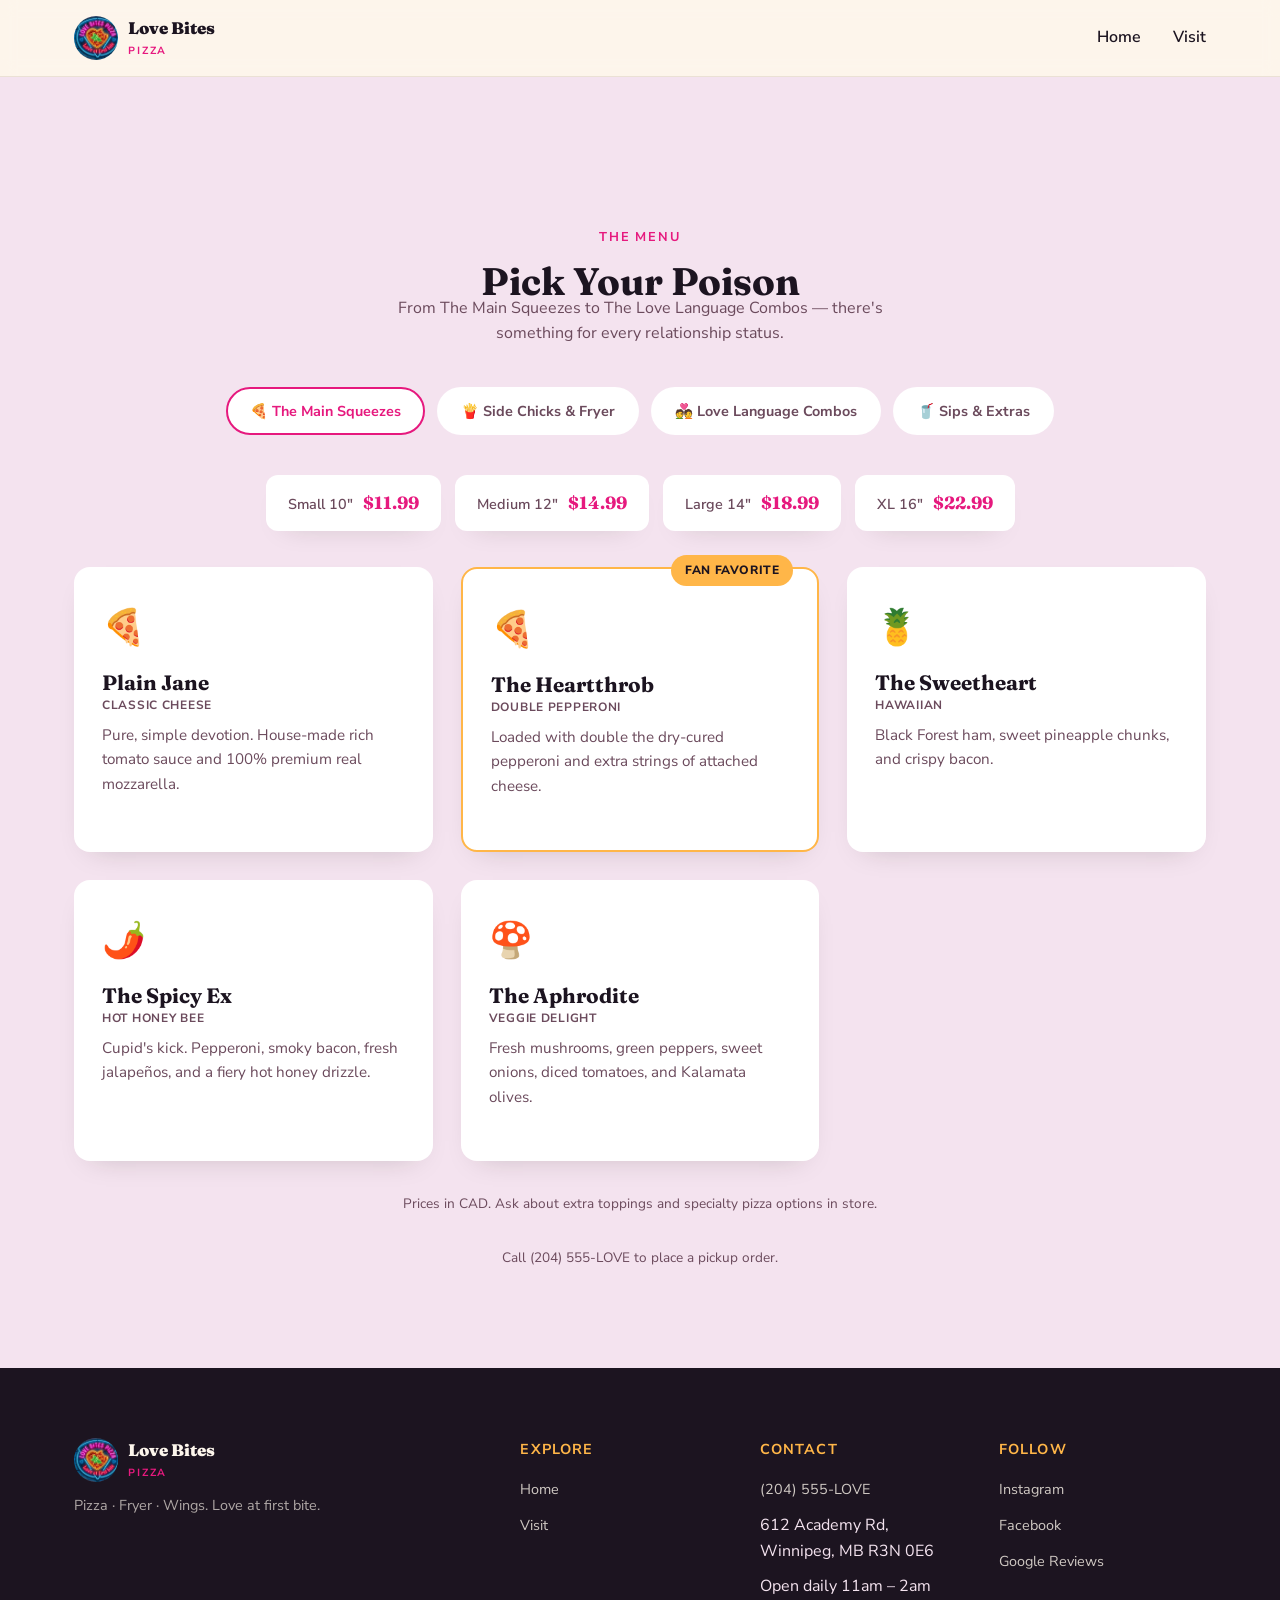
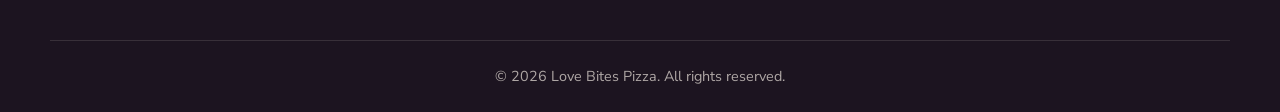
==== menu.html @ 642d3be5 "Simplify homepage; move menu to its own page Drop the gallery placeholder and the online-ordering fo" ====
<!DOCTYPE html>
<html lang="en">
<head>
<meta charset="UTF-8">
<meta name="viewport" content="width=device-width, initial-scale=1.0">
<title>Menu | Love Bites Pizza</title>
<meta name="description" content="Full menu for Love Bites Pizza — pizzas, fryer favorites, wings, combos, and drinks. Winnipeg, MB.">
<link rel="preconnect" href="https://fonts.googleapis.com">
<link rel="preconnect" href="https://fonts.gstatic.com" crossorigin>
<link href="https://fonts.googleapis.com/css2?family=Fraunces:wght@600;700;900&family=Nunito+Sans:wght@400;600;700&display=swap" rel="stylesheet">
<link rel="stylesheet" href="css/style.css">
</head>
<body>

<header class="site-header">
  <nav class="nav container">
    <a href="index.html" class="logo">
      <img src="assets/logo.jpg" alt="Love Bites Pizza logo" class="logo-mark">
      <span class="logo-text">Love Bites<br><small>PIZZA</small></span>
    </a>
    <button class="nav-toggle" id="navToggle" aria-label="Toggle menu" aria-expanded="false">
      <span></span><span></span><span></span>
    </button>
    <ul class="nav-links" id="navLinks">
      <li><a href="index.html">Home</a></li>
      <li><a href="index.html#visit">Visit</a></li>
    </ul>
  </nav>
</header>

<main>

  <section class="menu menu-page" id="menu">
    <div class="container">
      <p class="eyebrow center">The Menu</p>
      <h2 class="center">Pick Your Poison</h2>
      <p class="section-sub center">From The Main Squeezes to The Love Language Combos — there's something for every relationship status.</p>

      <div class="menu-tabs" role="tablist">
        <button class="tab-btn active" data-target="pizzas" role="tab" aria-selected="true">🍕 The Main Squeezes</button>
        <button class="tab-btn" data-target="fryer" role="tab" aria-selected="false">🍟 Side Chicks &amp; Fryer</button>
        <button class="tab-btn" data-target="combos" role="tab" aria-selected="false">💑 Love Language Combos</button>
        <button class="tab-btn" data-target="sips" role="tab" aria-selected="false">🥤 Sips &amp; Extras</button>
      </div>

      <!-- PIZZAS -->
      <div class="menu-panel active" id="pizzas">
        <div class="size-table">
          <div class="size-row"><span>Small 10&Prime;</span><strong>$11.99</strong></div>
          <div class="size-row"><span>Medium 12&Prime;</span><strong>$14.99</strong></div>
          <div class="size-row"><span>Large 14&Prime;</span><strong>$18.99</strong></div>
          <div class="size-row"><span>XL 16&Prime;</span><strong>$22.99</strong></div>
        </div>
        <div class="menu-grid">
          <article class="menu-card">
            <div class="menu-card-icon" aria-hidden="true">🍕</div>
            <h3>Plain Jane <small>Classic Cheese</small></h3>
            <p>Pure, simple devotion. House-made rich tomato sauce and 100% premium real mozzarella.</p>
          </article>
          <article class="menu-card featured">
            <span class="badge">Fan Favorite</span>
            <div class="menu-card-icon" aria-hidden="true">🍕</div>
            <h3>The Heartthrob <small>Double Pepperoni</small></h3>
            <p>Loaded with double the dry-cured pepperoni and extra strings of attached cheese.</p>
          </article>
          <article class="menu-card">
            <div class="menu-card-icon" aria-hidden="true">🍍</div>
            <h3>The Sweetheart <small>Hawaiian</small></h3>
            <p>Black Forest ham, sweet pineapple chunks, and crispy bacon.</p>
          </article>
          <article class="menu-card">
            <div class="menu-card-icon" aria-hidden="true">🌶️</div>
            <h3>The Spicy Ex <small>Hot Honey Bee</small></h3>
            <p>Cupid's kick. Pepperoni, smoky bacon, fresh jalape&ntilde;os, and a fiery hot honey drizzle.</p>
          </article>
          <article class="menu-card">
            <div class="menu-card-icon" aria-hidden="true">🍄</div>
            <h3>The Aphrodite <small>Veggie Delight</small></h3>
            <p>Fresh mushrooms, green peppers, sweet onions, diced tomatoes, and Kalamata olives.</p>
          </article>
        </div>
      </div>

      <!-- FRYER & WINGS -->
      <div class="menu-panel" id="fryer">
        <div class="menu-grid">
          <article class="menu-card">
            <div class="menu-card-icon" aria-hidden="true">🍗</div>
            <h3>"Heartbreaker" Wings <small>10 pcs</small></h3>
            <p>Plump, juicy wings tossed in your choice of sauce: Sweet Chili (Flirty), BBQ (Smoky Romance), Buffalo (Hot &amp; Heavy), Honey Garlic (Sweet Talk), or Salt &amp; Pepper.</p>
            <span class="price">$12.95</span>
          </article>
          <article class="menu-card">
            <div class="menu-card-icon" aria-hidden="true">🧀</div>
            <h3>"Jealousy" Loaded Nachos</h3>
            <p>Crisp tortilla chips piled high with melted cheese, diced tomatoes, jalape&ntilde;os, and green onions. Served with sour cream and zesty salsa.</p>
            <span class="price">$13.99</span>
          </article>
          <article class="menu-card">
            <div class="menu-card-icon" aria-hidden="true">🍟</div>
            <h3>"Finger Lickin'" Chicken Fingers &amp; Fries</h3>
            <p>Four pieces of golden-brown premium chicken strips. Served with plum sauce and fresh fries.</p>
            <span class="price">$13.49</span>
          </article>
          <article class="menu-card">
            <div class="menu-card-icon" aria-hidden="true">🥔</div>
            <h3>"Messy Love" Classic Poutine</h3>
            <p>Thick-cut, golden french fries smothered under squeaky real cheese curds and hot gravy.</p>
            <span class="price">$8.95</span>
          </article>
          <article class="menu-card">
            <div class="menu-card-icon" aria-hidden="true">🥖</div>
            <h3>Cheesy Breadstick Bouquet</h3>
            <p>Pull-apart garlic breadsticks dripping in melted mozzarella. Served with a side of warm marinara.</p>
            <span class="price">$7.50</span>
          </article>
          <article class="menu-card">
            <div class="menu-card-icon" aria-hidden="true">🥔</div>
            <h3>Cupid's Arrow Potato Wedges</h3>
            <p>Thick, seasoned, crispy potato wedges served with a side of creamy ranch dip.</p>
            <span class="price">$5.99</span>
          </article>
          <article class="menu-card">
            <div class="menu-card-icon" aria-hidden="true">🧅</div>
            <h3>Golden Onion Rings</h3>
            <p>Crispy, thick-cut, golden-battered onion rings.</p>
            <span class="price">$6.49</span>
          </article>
          <article class="menu-card">
            <div class="menu-card-icon" aria-hidden="true">🍟</div>
            <h3>Straight-Cut French Fries</h3>
            <p>Classic golden straight-cut french fries.</p>
            <span class="price">$4.99</span>
          </article>
        </div>
      </div>

      <!-- COMBOS -->
      <div class="menu-panel" id="combos">
        <div class="menu-grid combo-grid">
          <article class="menu-card">
            <h3>Combo 1: The First Date</h3>
            <p>1 Medium (12&Prime;) 2-topping pizza, 5 Heartbreaker wings, and 1 can of pop.</p>
            <span class="price">$18.99</span>
          </article>
          <article class="menu-card">
            <h3>Combo 2: Double Date</h3>
            <p>1 Large (14&Prime;) 3-topping pizza, 10 Heartbreaker wings, and a regular order of french fries.</p>
            <span class="price">$34.49</span>
          </article>
          <article class="menu-card">
            <h3>Combo 3: The Two of Us</h3>
            <p>Two Medium (12&Prime;) 2-topping pizzas and a 2L bottle of pop.</p>
            <span class="price">$29.99</span>
          </article>
          <article class="menu-card">
            <h3>Combo 4: The Poly-Pack</h3>
            <p>1 XL (16&Prime;) 3-topping pizza, 12 wings, 1 order of Garlic Breadsticks, and a 2L pop.</p>
            <span class="price">$42.99</span>
          </article>
          <article class="menu-card">
            <h3>Combo 5: The Toxic Relationship</h3>
            <p>"Jealousy" Loaded Nachos, 10 wings, and onion rings. Heavy on the heat!</p>
            <span class="price">$27.99</span>
          </article>
          <article class="menu-card">
            <h3>Combo 6: Third Wheel Deal</h3>
            <p>Three Medium (12&Prime;) 3-topping pizzas for the ultimate squad gathering.</p>
            <span class="price">$45.00</span>
          </article>
          <article class="menu-card">
            <h3>Combo 7: Comfort Food Companion</h3>
            <p>1 Medium (12&Prime;) 2-topping pizza and 1 "Messy Love" Poutine.</p>
            <span class="price">$24.99</span>
          </article>
          <article class="menu-card featured">
            <span class="badge">Biggest Bang</span>
            <h3>Combo 8: The Love Triangle</h3>
            <p>2 Large (14&Prime;) 2-topping pizzas, 20 wings, 1 order of "Jealousy" Loaded Nachos, and a 2L pop.</p>
            <span class="price">$64.99</span>
          </article>
          <article class="menu-card">
            <h3>Combo 9: The One-Night Stand</h3>
            <p>1 Small (10&Prime;) specialty pizza, Chicken Fingers (4 pcs) with fries, and 1 can of pop.</p>
            <span class="price">$21.99</span>
          </article>
          <article class="menu-card">
            <h3>Combo 10: The Honeymoon Phase</h3>
            <p>1 XL (16&Prime;) specialty pizza, 15 wings, and Cupid's Arrow Potato Wedges.</p>
            <span class="price">$52.99</span>
          </article>
        </div>
      </div>

      <!-- SIPS & EXTRAS -->
      <div class="menu-panel" id="sips">
        <div class="menu-grid">
          <article class="menu-card">
            <div class="menu-card-icon" aria-hidden="true">🥤</div>
            <h3>Can of Pop</h3>
            <p>Coke, Diet Coke, Sprite, Ginger Ale, Root Beer.</p>
            <span class="price">$1.75</span>
          </article>
          <article class="menu-card">
            <div class="menu-card-icon" aria-hidden="true">🍾</div>
            <h3>2L Bottle of Pop</h3>
            <p>Coke, Diet Coke, Sprite.</p>
            <span class="price">$4.25</span>
          </article>
          <article class="menu-card">
            <div class="menu-card-icon" aria-hidden="true">🫙</div>
            <h3>Extra Dipping Sauces</h3>
            <p>Garlic Aioli, Creamy Ranch, Creamy Dill, Sweet Hot Honey, Marinara.</p>
            <span class="price">$1.50</span>
          </article>
        </div>
      </div>

      <p class="menu-note">Prices in CAD. Ask about extra toppings and specialty pizza options in store.</p>
      <p class="menu-note"><a href="tel:+12045555683">Call (204) 555-LOVE</a> to place a pickup order.</p>
    </div>
  </section>

</main>

<footer class="site-footer">
  <div class="container footer-grid">
    <div>
      <a href="index.html" class="logo">
        <img src="assets/logo.jpg" alt="Love Bites Pizza logo" class="logo-mark">
        <span class="logo-text">Love Bites<br><small>PIZZA</small></span>
      </a>
      <p>Pizza &middot; Fryer &middot; Wings. Love at first bite.</p>
    </div>
    <div>
      <h4>Explore</h4>
      <ul>
        <li><a href="index.html">Home</a></li>
        <li><a href="index.html#visit">Visit</a></li>
      </ul>
    </div>
    <div>
      <h4>Contact</h4>
      <ul>
        <li><a href="tel:+12045555683">(204) 555-LOVE</a></li>
        <li>612 Academy Rd, Winnipeg, MB R3N 0E6</li>
        <li>Open daily 11am &ndash; 2am</li>
      </ul>
    </div>
    <div>
      <h4>Follow</h4>
      <ul class="social-links">
        <li><a href="#" aria-label="Instagram">Instagram</a></li>
        <li><a href="#" aria-label="Facebook">Facebook</a></li>
        <li><a href="https://share.google/c33As63cSi86P0ezQ" target="_blank" rel="noopener" aria-label="Google Reviews">Google Reviews</a></li>
      </ul>
    </div>
  </div>
  <p class="footer-bottom">&copy; <span id="year"></span> Love Bites Pizza. All rights reserved.</p>
</footer>

<script src="js/script.js"></script>
</body>
</html>
---- css/style.css ----
:root {
  --pink: #e6197e;
  --pink-dark: #a30f5c;
  --cyan: #22c7e6;
  --cream: #fdf6ec;
  --cream-dark: #f4e3ef;
  --charcoal: #1c1420;
  --brown: #6b4a5c;
  --gold: #ffb648;
  --font-display: 'Fraunces', serif;
  --font-body: 'Nunito Sans', sans-serif;
  --radius: 16px;
  --shadow: 0 20px 40px -20px rgba(28, 20, 32, 0.4);
}

* { box-sizing: border-box; margin: 0; padding: 0; }

html { scroll-behavior: smooth; }

body {
  font-family: var(--font-body);
  color: var(--charcoal);
  background: var(--cream);
  line-height: 1.6;
  overflow-x: hidden;
}

img { max-width: 100%; display: block; }

a { color: inherit; text-decoration: none; }

.container {
  width: 100%;
  max-width: 1180px;
  margin: 0 auto;
  padding: 0 24px;
}

.sr-only {
  position: absolute;
  width: 1px; height: 1px;
  overflow: hidden;
  clip: rect(0 0 0 0);
  white-space: nowrap;
}

h1, h2, h3 {
  font-family: var(--font-display);
  line-height: 1.15;
  color: var(--charcoal);
}

.eyebrow {
  font-weight: 700;
  text-transform: uppercase;
  letter-spacing: 0.14em;
  font-size: 0.8rem;
  color: var(--pink);
  margin-bottom: 12px;
}

.center { text-align: center; }
.section-sub.center { max-width: 560px; margin: -8px auto 40px; color: var(--brown); }

/* Buttons */
.btn {
  display: inline-flex;
  align-items: center;
  justify-content: center;
  padding: 14px 28px;
  border-radius: 999px;
  font-weight: 700;
  font-size: 0.95rem;
  transition: transform 0.2s ease, box-shadow 0.2s ease, background 0.2s ease;
  border: 2px solid transparent;
  cursor: pointer;
}
.btn-primary {
  background: var(--pink);
  color: #fff;
  box-shadow: 0 10px 24px -8px rgba(230, 25, 126, 0.6);
}
.btn-primary:hover { transform: translateY(-2px); box-shadow: 0 14px 28px -8px rgba(230, 25, 126, 0.7); }
.btn-outline {
  border-color: var(--charcoal);
  color: var(--charcoal);
  background: transparent;
}
.btn-outline:hover { background: var(--charcoal); color: #fff; transform: translateY(-2px); }
.btn-small { padding: 10px 20px; font-size: 0.85rem; }

/* Header */
.site-header {
  position: sticky;
  top: 0;
  z-index: 100;
  background: rgba(253, 246, 236, 0.9);
  backdrop-filter: blur(8px);
  border-bottom: 1px solid rgba(107, 74, 52, 0.12);
}
.nav {
  display: flex;
  align-items: center;
  justify-content: space-between;
  padding: 16px 24px;
}
.logo {
  font-family: var(--font-display);
  font-weight: 900;
  font-size: 1.05rem;
  display: flex;
  align-items: center;
  gap: 10px;
  line-height: 1.2;
}
.logo-mark {
  width: 44px;
  height: 44px;
  border-radius: 50%;
  object-fit: cover;
  flex-shrink: 0;
}
.logo-text small {
  font-family: var(--font-body);
  font-weight: 700;
  font-size: 0.65rem;
  letter-spacing: 0.18em;
  color: var(--pink);
}
.nav-links {
  list-style: none;
  display: flex;
  align-items: center;
  gap: 32px;
  font-weight: 600;
}
.nav-links a:not(.btn):hover { color: var(--pink); }

.nav-toggle {
  display: none;
  flex-direction: column;
  gap: 5px;
  background: none;
  border: none;
  cursor: pointer;
  padding: 8px;
}
.nav-toggle span {
  width: 24px;
  height: 2px;
  background: var(--charcoal);
  border-radius: 2px;
  transition: transform 0.2s ease, opacity 0.2s ease;
}

/* Hero */
.hero {
  position: relative;
  padding: 120px 0 90px;
  overflow: hidden;
}
.hero-bg {
  position: absolute;
  inset: 0;
  background:
    radial-gradient(circle at 15% 20%, rgba(34, 199, 230, 0.2), transparent 45%),
    radial-gradient(circle at 85% 10%, rgba(230, 25, 126, 0.2), transparent 40%),
    linear-gradient(180deg, var(--cream) 0%, var(--cream-dark) 100%);
  z-index: -1;
}
.hero-content { max-width: 720px; }
.hero h1 {
  font-size: clamp(2.4rem, 5vw, 3.8rem);
  font-weight: 900;
  margin-bottom: 20px;
}
.hero-sub {
  font-size: 1.15rem;
  color: var(--brown);
  max-width: 520px;
  margin-bottom: 32px;
}
.hero-actions { display: flex; gap: 16px; flex-wrap: wrap; margin-bottom: 56px; }
.hero-stats {
  display: flex;
  gap: 48px;
  list-style: none;
  flex-wrap: wrap;
}
.hero-stats li { display: flex; flex-direction: column; }
.hero-stats strong {
  font-family: var(--font-display);
  font-size: 2rem;
  color: var(--pink);
}
.hero-stats span { font-size: 0.85rem; color: var(--brown); font-weight: 600; }

/* Strip */
.strip {
  background: var(--charcoal);
  color: var(--cream);
  padding: 20px 0;
}
.strip-inner {
  display: flex;
  justify-content: space-between;
  flex-wrap: wrap;
  gap: 16px;
  font-weight: 700;
  font-size: 0.9rem;
}
.strip-item { display: flex; align-items: center; gap: 10px; }

/* About */
.about { padding: 100px 0; }
.about-grid {
  display: grid;
  grid-template-columns: 0.9fr 1.1fr;
  gap: 64px;
  align-items: center;
}
.about-media {
  display: flex;
  align-items: center;
  justify-content: center;
}
.about-logo {
  width: 100%;
  max-width: 420px;
  border-radius: var(--radius);
  box-shadow: var(--shadow);
}
.about-text p { color: var(--brown); margin-bottom: 16px; max-width: 520px; }
.about-text h2 { font-size: 2.2rem; margin-bottom: 20px; }
.link-arrow { font-weight: 700; color: var(--pink); }

/* Menu */
.menu { padding: 100px 0; background: var(--cream-dark); }
.menu-page { padding-top: 150px; }
.menu h2 { font-size: 2.4rem; }
.menu-grid {
  display: grid;
  grid-template-columns: repeat(auto-fit, minmax(280px, 1fr));
  gap: 28px;
  margin-top: 20px;
}
.menu-card {
  position: relative;
  background: #fff;
  border-radius: var(--radius);
  padding: 32px 28px;
  box-shadow: 0 12px 28px -18px rgba(36, 26, 21, 0.25);
  transition: transform 0.2s ease, box-shadow 0.2s ease;
}
.menu-card:hover { transform: translateY(-6px); box-shadow: var(--shadow); }
.menu-card-icon {
  font-size: 2.2rem;
  margin-bottom: 16px;
}
.menu-card h3 { font-size: 1.3rem; margin-bottom: 10px; }
.menu-card p { color: var(--brown); font-size: 0.95rem; margin-bottom: 20px; min-height: 48px; }
.menu-card .price { font-family: var(--font-display); font-weight: 700; font-size: 1.2rem; color: var(--pink); }
.menu-card.featured { border: 2px solid var(--gold); }
.badge {
  position: absolute;
  top: -14px; right: 24px;
  background: var(--gold);
  color: var(--charcoal);
  font-size: 0.75rem;
  font-weight: 800;
  text-transform: uppercase;
  letter-spacing: 0.05em;
  padding: 6px 14px;
  border-radius: 999px;
}

/* Menu tabs */
.menu-tabs {
  display: flex;
  flex-wrap: wrap;
  justify-content: center;
  gap: 12px;
  margin-bottom: 40px;
}
.tab-btn {
  background: #fff;
  border: 2px solid transparent;
  border-radius: 999px;
  padding: 12px 22px;
  font-family: var(--font-body);
  font-weight: 700;
  font-size: 0.9rem;
  color: var(--brown);
  cursor: pointer;
  transition: border-color 0.2s ease, color 0.2s ease, background 0.2s ease;
}
.tab-btn:hover { color: var(--pink); }
.tab-btn.active {
  border-color: var(--pink);
  color: var(--pink);
  background: #fff;
}
.menu-panel { display: none; }
.menu-panel.active { display: block; }

.size-table {
  display: flex;
  flex-wrap: wrap;
  justify-content: center;
  gap: 14px;
  margin-bottom: 36px;
}
.size-row {
  background: #fff;
  border-radius: 12px;
  padding: 14px 22px;
  display: flex;
  align-items: baseline;
  gap: 10px;
  font-weight: 600;
  box-shadow: 0 12px 28px -20px rgba(36, 26, 21, 0.25);
}
.size-row span { color: var(--brown); font-size: 0.9rem; }
.size-row strong { color: var(--pink); font-family: var(--font-display); font-size: 1.1rem; }

.menu-card h3 small {
  display: block;
  font-family: var(--font-body);
  font-weight: 700;
  font-size: 0.75rem;
  letter-spacing: 0.06em;
  text-transform: uppercase;
  color: var(--brown);
  margin-top: 4px;
}
.combo-grid .menu-card p { min-height: 64px; }
.menu-note {
  text-align: center;
  color: var(--brown);
  font-size: 0.85rem;
  margin-top: 32px;
}

/* Spread the love */
.spread-love {
  padding: 90px 0;
  background: var(--charcoal);
  color: var(--cream);
  text-align: center;
}
.spread-love-inner { max-width: 560px; margin: 0 auto; }
.spread-love h2 { color: var(--cream); font-size: 2.2rem; margin-bottom: 14px; }
.spread-love p { color: rgba(253, 246, 236, 0.75); margin-bottom: 28px; }

/* Visit */
.visit { padding: 100px 0; }
.visit-grid {
  display: grid;
  grid-template-columns: repeat(auto-fit, minmax(260px, 1fr));
  gap: 28px;
}
.visit-card {
  background: #fff;
  border-radius: var(--radius);
  padding: 32px;
  box-shadow: 0 12px 28px -18px rgba(36, 26, 21, 0.2);
}
.visit-card h3 { margin-bottom: 18px; font-size: 1.2rem; }
.visit-card p { color: var(--brown); margin-bottom: 10px; }
.hours-list { list-style: none; }
.hours-list li {
  display: flex;
  justify-content: space-between;
  padding: 8px 0;
  border-bottom: 1px solid var(--cream-dark);
  font-weight: 600;
  color: var(--brown);
}
.hours-list li:last-child { border-bottom: none; }

/* Footer */
.site-footer {
  background: var(--charcoal);
  color: var(--cream-dark);
  padding: 70px 0 24px;
}
.footer-grid {
  display: grid;
  grid-template-columns: 2fr 1fr 1fr 1fr;
  gap: 32px;
  padding-bottom: 40px;
  border-bottom: 1px solid rgba(253, 246, 236, 0.12);
}
.site-footer .logo { color: var(--cream); margin-bottom: 12px; }
.site-footer p { color: rgba(253, 246, 236, 0.65); font-size: 0.9rem; }
.site-footer h4 { font-size: 0.9rem; text-transform: uppercase; letter-spacing: 0.08em; margin-bottom: 16px; color: var(--gold); }
.site-footer ul { list-style: none; display: flex; flex-direction: column; gap: 10px; }
.site-footer ul a { color: rgba(253, 246, 236, 0.8); font-size: 0.9rem; }
.site-footer ul a:hover { color: var(--gold); }
.footer-bottom {
  text-align: center;
  padding-top: 24px;
  font-size: 0.8rem;
  color: rgba(253, 246, 236, 0.5);
}

/* Responsive */
@media (max-width: 900px) {
  .about-grid { grid-template-columns: 1fr; }
  .about-media { height: 320px; margin-bottom: 20px; }
  .footer-grid { grid-template-columns: 1fr 1fr; }
}

@media (max-width: 720px) {
  .nav-toggle { display: flex; }
  .nav-links {
    position: absolute;
    top: 100%; left: 0; right: 0;
    background: var(--cream);
    flex-direction: column;
    align-items: flex-start;
    gap: 0;
    padding: 8px 24px 20px;
    border-bottom: 1px solid rgba(107, 74, 52, 0.12);
    display: none;
  }
  .nav-links.open { display: flex; }
  .nav-links li { width: 100%; padding: 12px 0; border-bottom: 1px solid rgba(107,74,52,0.08); }
  .nav-links li:last-child { border-bottom: none; padding-top: 16px; }
  .hero { padding: 90px 0 60px; }
  .hero-stats { gap: 28px; }
  .footer-grid { grid-template-columns: 1fr; }
  .menu-tabs { justify-content: flex-start; overflow-x: auto; flex-wrap: nowrap; padding-bottom: 4px; }
  .tab-btn { flex-shrink: 0; }
}
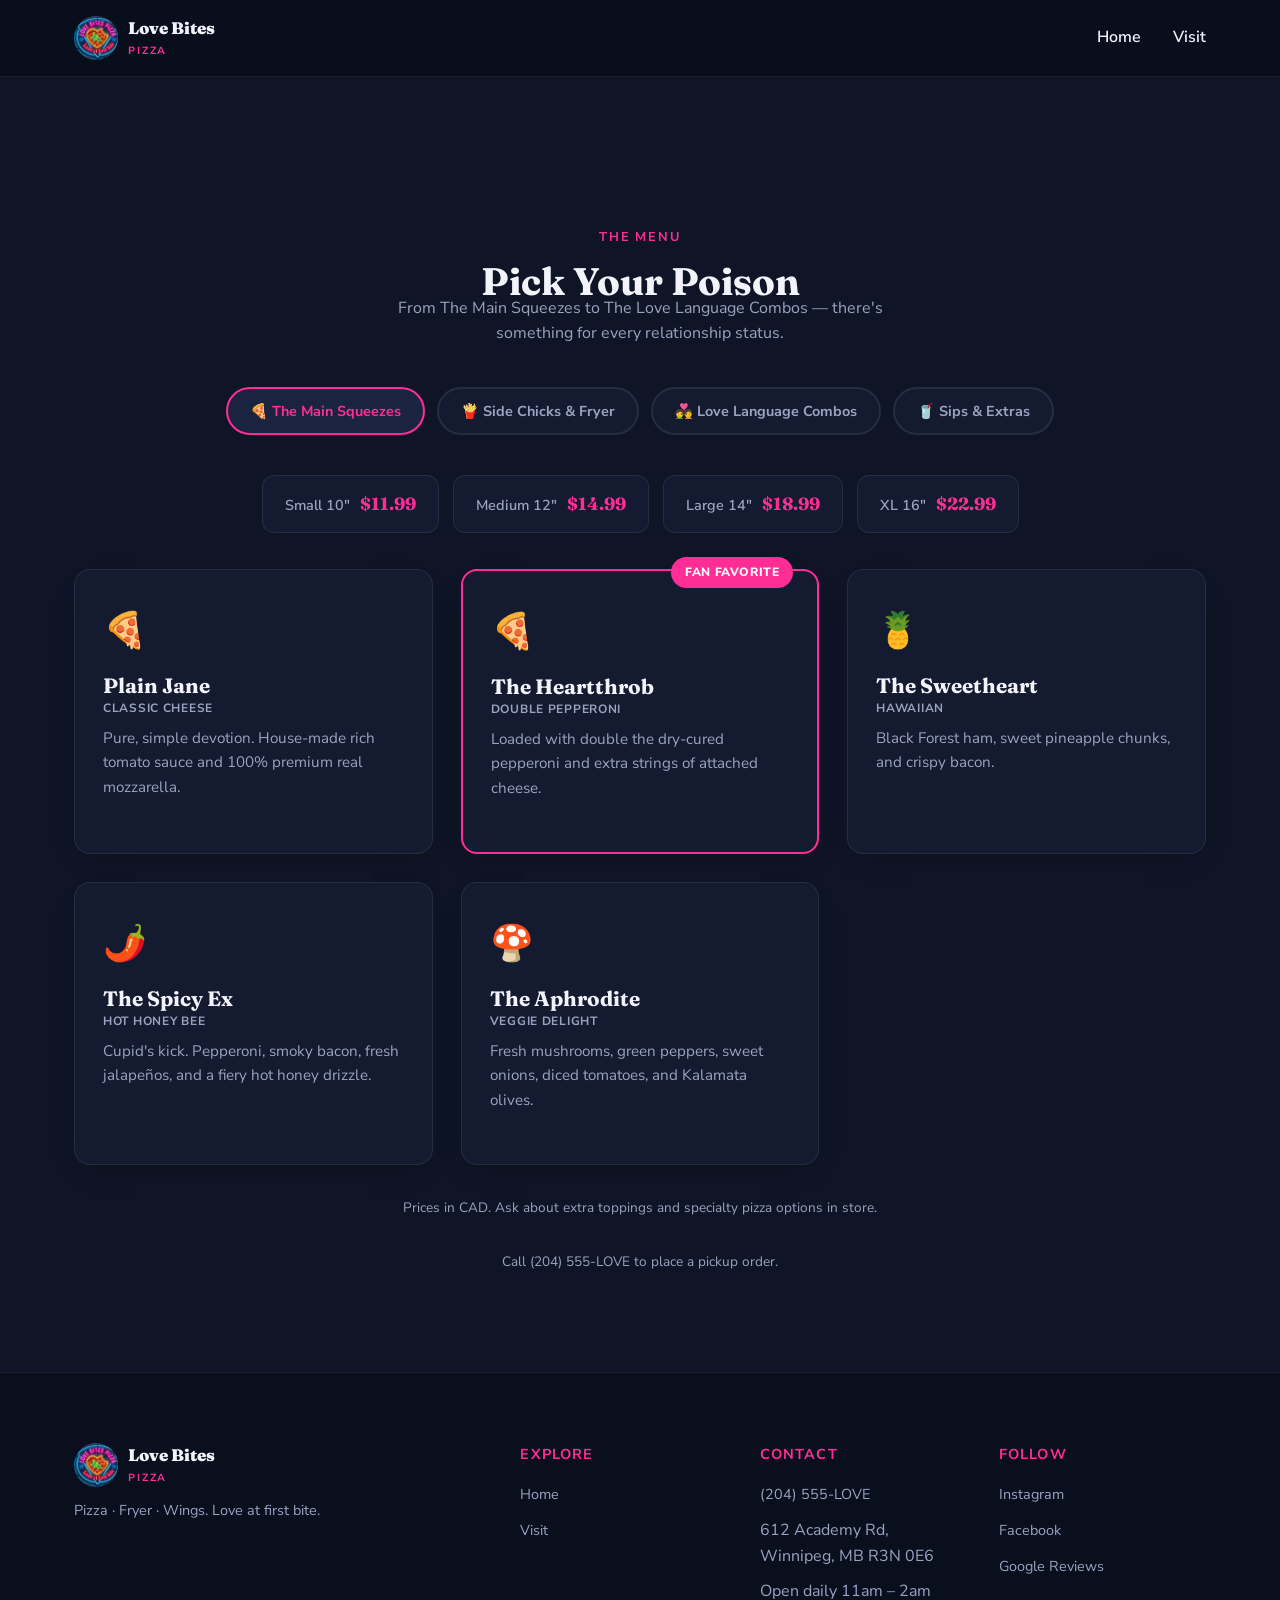
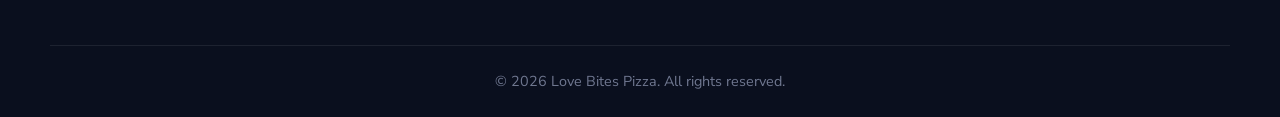
==== commit 264e4ca2: "Switch to dark theme with pink accent Replace the light cream/gold/brown palette with dark navy back" ====
--- a/menu.html
+++ b/menu.html
@@ -3,6 +3,8 @@
 <head>
 <meta charset="UTF-8">
 <meta name="viewport" content="width=device-width, initial-scale=1.0">
+<meta name="color-scheme" content="dark">
+<meta name="theme-color" content="#0a0f1e">
 <title>Menu | Love Bites Pizza</title>
 <meta name="description" content="Full menu for Love Bites Pizza — pizzas, fryer favorites, wings, combos, and drinks. Winnipeg, MB.">
 <link rel="preconnect" href="https://fonts.googleapis.com">
--- a/css/style.css
+++ b/css/style.css
@@ -1,16 +1,17 @@
 :root {
-  --pink: #e6197e;
-  --pink-dark: #a30f5c;
-  --cyan: #22c7e6;
-  --cream: #fdf6ec;
-  --cream-dark: #f4e3ef;
-  --charcoal: #1c1420;
-  --brown: #6b4a5c;
-  --gold: #ffb648;
+  --bg: #0a0f1e;
+  --bg-alt: #0f1526;
+  --surface: #141b30;
+  --surface-hover: #1a2440;
+  --border: rgba(255, 255, 255, 0.08);
+  --pink: #ff2d95;
+  --pink-dark: #b3115f;
+  --text: #f3f4fb;
+  --text-muted: #9aa3c0;
   --font-display: 'Fraunces', serif;
   --font-body: 'Nunito Sans', sans-serif;
   --radius: 16px;
-  --shadow: 0 20px 40px -20px rgba(28, 20, 32, 0.4);
+  --shadow: 0 20px 40px -20px rgba(0, 0, 0, 0.65);
 }
 
 * { box-sizing: border-box; margin: 0; padding: 0; }
@@ -19,8 +20,8 @@
 
 body {
   font-family: var(--font-body);
-  color: var(--charcoal);
-  background: var(--cream);
+  color: var(--text);
+  background: var(--bg);
   line-height: 1.6;
   overflow-x: hidden;
 }
@@ -47,7 +48,7 @@
 h1, h2, h3 {
   font-family: var(--font-display);
   line-height: 1.15;
-  color: var(--charcoal);
+  color: var(--text);
 }
 
 .eyebrow {
@@ -60,7 +61,7 @@
 }
 
 .center { text-align: center; }
-.section-sub.center { max-width: 560px; margin: -8px auto 40px; color: var(--brown); }
+.section-sub.center { max-width: 560px; margin: -8px auto 40px; color: var(--text-muted); }
 
 /* Buttons */
 .btn {
@@ -71,22 +72,22 @@
   border-radius: 999px;
   font-weight: 700;
   font-size: 0.95rem;
-  transition: transform 0.2s ease, box-shadow 0.2s ease, background 0.2s ease;
+  transition: transform 0.2s ease, box-shadow 0.2s ease, background 0.2s ease, border-color 0.2s ease, color 0.2s ease;
   border: 2px solid transparent;
   cursor: pointer;
 }
 .btn-primary {
   background: var(--pink);
   color: #fff;
-  box-shadow: 0 10px 24px -8px rgba(230, 25, 126, 0.6);
-}
-.btn-primary:hover { transform: translateY(-2px); box-shadow: 0 14px 28px -8px rgba(230, 25, 126, 0.7); }
+  box-shadow: 0 10px 24px -8px rgba(255, 45, 149, 0.5);
+}
+.btn-primary:hover { transform: translateY(-2px); box-shadow: 0 14px 28px -8px rgba(255, 45, 149, 0.65); }
 .btn-outline {
-  border-color: var(--charcoal);
-  color: var(--charcoal);
+  border-color: rgba(243, 244, 251, 0.35);
+  color: var(--text);
   background: transparent;
 }
-.btn-outline:hover { background: var(--charcoal); color: #fff; transform: translateY(-2px); }
+.btn-outline:hover { border-color: var(--pink); color: var(--pink); transform: translateY(-2px); }
 .btn-small { padding: 10px 20px; font-size: 0.85rem; }
 
 /* Header */
@@ -94,9 +95,9 @@
   position: sticky;
   top: 0;
   z-index: 100;
-  background: rgba(253, 246, 236, 0.9);
+  background: rgba(10, 15, 30, 0.85);
   backdrop-filter: blur(8px);
-  border-bottom: 1px solid rgba(107, 74, 52, 0.12);
+  border-bottom: 1px solid var(--border);
 }
 .nav {
   display: flex;
@@ -112,6 +113,7 @@
   align-items: center;
   gap: 10px;
   line-height: 1.2;
+  color: var(--text);
 }
 .logo-mark {
   width: 44px;
@@ -148,7 +150,7 @@
 .nav-toggle span {
   width: 24px;
   height: 2px;
-  background: var(--charcoal);
+  background: var(--text);
   border-radius: 2px;
   transition: transform 0.2s ease, opacity 0.2s ease;
 }
@@ -163,9 +165,9 @@
   position: absolute;
   inset: 0;
   background:
-    radial-gradient(circle at 15% 20%, rgba(34, 199, 230, 0.2), transparent 45%),
-    radial-gradient(circle at 85% 10%, rgba(230, 25, 126, 0.2), transparent 40%),
-    linear-gradient(180deg, var(--cream) 0%, var(--cream-dark) 100%);
+    radial-gradient(circle at 15% 20%, rgba(255, 45, 149, 0.16), transparent 45%),
+    radial-gradient(circle at 85% 10%, rgba(255, 45, 149, 0.1), transparent 40%),
+    linear-gradient(180deg, var(--bg) 0%, var(--bg-alt) 100%);
   z-index: -1;
 }
 .hero-content { max-width: 720px; }
@@ -176,7 +178,7 @@
 }
 .hero-sub {
   font-size: 1.15rem;
-  color: var(--brown);
+  color: var(--text-muted);
   max-width: 520px;
   margin-bottom: 32px;
 }
@@ -193,13 +195,15 @@
   font-size: 2rem;
   color: var(--pink);
 }
-.hero-stats span { font-size: 0.85rem; color: var(--brown); font-weight: 600; }
+.hero-stats span { font-size: 0.85rem; color: var(--text-muted); font-weight: 600; }
 
 /* Strip */
 .strip {
-  background: var(--charcoal);
-  color: var(--cream);
+  background: var(--surface);
+  color: var(--text);
   padding: 20px 0;
+  border-top: 1px solid var(--border);
+  border-bottom: 1px solid var(--border);
 }
 .strip-inner {
   display: flex;
@@ -230,12 +234,12 @@
   border-radius: var(--radius);
   box-shadow: var(--shadow);
 }
-.about-text p { color: var(--brown); margin-bottom: 16px; max-width: 520px; }
+.about-text p { color: var(--text-muted); margin-bottom: 16px; max-width: 520px; }
 .about-text h2 { font-size: 2.2rem; margin-bottom: 20px; }
 .link-arrow { font-weight: 700; color: var(--pink); }
 
 /* Menu */
-.menu { padding: 100px 0; background: var(--cream-dark); }
+.menu { padding: 100px 0; background: var(--bg-alt); }
 .menu-page { padding-top: 150px; }
 .menu h2 { font-size: 2.4rem; }
 .menu-grid {
@@ -246,26 +250,27 @@
 }
 .menu-card {
   position: relative;
-  background: #fff;
+  background: var(--surface);
+  border: 1px solid var(--border);
   border-radius: var(--radius);
   padding: 32px 28px;
-  box-shadow: 0 12px 28px -18px rgba(36, 26, 21, 0.25);
-  transition: transform 0.2s ease, box-shadow 0.2s ease;
-}
-.menu-card:hover { transform: translateY(-6px); box-shadow: var(--shadow); }
+  box-shadow: 0 12px 28px -18px rgba(0, 0, 0, 0.5);
+  transition: transform 0.2s ease, box-shadow 0.2s ease, border-color 0.2s ease;
+}
+.menu-card:hover { transform: translateY(-6px); box-shadow: var(--shadow); border-color: rgba(255, 45, 149, 0.3); }
 .menu-card-icon {
   font-size: 2.2rem;
   margin-bottom: 16px;
 }
 .menu-card h3 { font-size: 1.3rem; margin-bottom: 10px; }
-.menu-card p { color: var(--brown); font-size: 0.95rem; margin-bottom: 20px; min-height: 48px; }
+.menu-card p { color: var(--text-muted); font-size: 0.95rem; margin-bottom: 20px; min-height: 48px; }
 .menu-card .price { font-family: var(--font-display); font-weight: 700; font-size: 1.2rem; color: var(--pink); }
-.menu-card.featured { border: 2px solid var(--gold); }
+.menu-card.featured { border: 2px solid var(--pink); }
 .badge {
   position: absolute;
   top: -14px; right: 24px;
-  background: var(--gold);
-  color: var(--charcoal);
+  background: var(--pink);
+  color: #fff;
   font-size: 0.75rem;
   font-weight: 800;
   text-transform: uppercase;
@@ -283,14 +288,14 @@
   margin-bottom: 40px;
 }
 .tab-btn {
-  background: #fff;
-  border: 2px solid transparent;
+  background: var(--surface);
+  border: 2px solid var(--border);
   border-radius: 999px;
   padding: 12px 22px;
   font-family: var(--font-body);
   font-weight: 700;
   font-size: 0.9rem;
-  color: var(--brown);
+  color: var(--text-muted);
   cursor: pointer;
   transition: border-color 0.2s ease, color 0.2s ease, background 0.2s ease;
 }
@@ -298,7 +303,7 @@
 .tab-btn.active {
   border-color: var(--pink);
   color: var(--pink);
-  background: #fff;
+  background: var(--surface-hover);
 }
 .menu-panel { display: none; }
 .menu-panel.active { display: block; }
@@ -311,16 +316,16 @@
   margin-bottom: 36px;
 }
 .size-row {
-  background: #fff;
+  background: var(--surface);
+  border: 1px solid var(--border);
   border-radius: 12px;
   padding: 14px 22px;
   display: flex;
   align-items: baseline;
   gap: 10px;
   font-weight: 600;
-  box-shadow: 0 12px 28px -20px rgba(36, 26, 21, 0.25);
-}
-.size-row span { color: var(--brown); font-size: 0.9rem; }
+}
+.size-row span { color: var(--text-muted); font-size: 0.9rem; }
 .size-row strong { color: var(--pink); font-family: var(--font-display); font-size: 1.1rem; }
 
 .menu-card h3 small {
@@ -330,13 +335,13 @@
   font-size: 0.75rem;
   letter-spacing: 0.06em;
   text-transform: uppercase;
-  color: var(--brown);
+  color: var(--text-muted);
   margin-top: 4px;
 }
 .combo-grid .menu-card p { min-height: 64px; }
 .menu-note {
   text-align: center;
-  color: var(--brown);
+  color: var(--text-muted);
   font-size: 0.85rem;
   margin-top: 32px;
 }
@@ -344,64 +349,67 @@
 /* Spread the love */
 .spread-love {
   padding: 90px 0;
-  background: var(--charcoal);
-  color: var(--cream);
+  background: var(--bg);
+  color: var(--text);
   text-align: center;
 }
 .spread-love-inner { max-width: 560px; margin: 0 auto; }
-.spread-love h2 { color: var(--cream); font-size: 2.2rem; margin-bottom: 14px; }
-.spread-love p { color: rgba(253, 246, 236, 0.75); margin-bottom: 28px; }
+.spread-love h2 { color: var(--text); font-size: 2.2rem; margin-bottom: 14px; }
+.spread-love p { color: var(--text-muted); margin-bottom: 28px; }
 
 /* Visit */
-.visit { padding: 100px 0; }
+.visit { padding: 100px 0; background: var(--bg-alt); }
 .visit-grid {
   display: grid;
   grid-template-columns: repeat(auto-fit, minmax(260px, 1fr));
   gap: 28px;
 }
 .visit-card {
-  background: #fff;
+  background: var(--surface);
+  border: 1px solid var(--border);
   border-radius: var(--radius);
   padding: 32px;
-  box-shadow: 0 12px 28px -18px rgba(36, 26, 21, 0.2);
 }
 .visit-card h3 { margin-bottom: 18px; font-size: 1.2rem; }
-.visit-card p { color: var(--brown); margin-bottom: 10px; }
+.visit-card p { color: var(--text-muted); margin-bottom: 10px; }
+.visit-card p a:hover { color: var(--pink); }
 .hours-list { list-style: none; }
 .hours-list li {
   display: flex;
   justify-content: space-between;
   padding: 8px 0;
-  border-bottom: 1px solid var(--cream-dark);
+  border-bottom: 1px solid var(--border);
   font-weight: 600;
-  color: var(--brown);
+  color: var(--text-muted);
 }
 .hours-list li:last-child { border-bottom: none; }
 
 /* Footer */
 .site-footer {
-  background: var(--charcoal);
-  color: var(--cream-dark);
+  background: var(--bg);
+  color: var(--text-muted);
   padding: 70px 0 24px;
+  border-top: 1px solid var(--border);
 }
 .footer-grid {
   display: grid;
   grid-template-columns: 2fr 1fr 1fr 1fr;
   gap: 32px;
   padding-bottom: 40px;
-  border-bottom: 1px solid rgba(253, 246, 236, 0.12);
-}
-.site-footer .logo { color: var(--cream); margin-bottom: 12px; }
-.site-footer p { color: rgba(253, 246, 236, 0.65); font-size: 0.9rem; }
-.site-footer h4 { font-size: 0.9rem; text-transform: uppercase; letter-spacing: 0.08em; margin-bottom: 16px; color: var(--gold); }
+  border-bottom: 1px solid var(--border);
+}
+.site-footer .logo { color: var(--text); margin-bottom: 12px; }
+.site-footer p { color: var(--text-muted); font-size: 0.9rem; }
+.site-footer h4 { font-size: 0.9rem; text-transform: uppercase; letter-spacing: 0.08em; margin-bottom: 16px; color: var(--pink); }
 .site-footer ul { list-style: none; display: flex; flex-direction: column; gap: 10px; }
-.site-footer ul a { color: rgba(253, 246, 236, 0.8); font-size: 0.9rem; }
-.site-footer ul a:hover { color: var(--gold); }
+.site-footer ul a { color: var(--text-muted); font-size: 0.9rem; }
+.site-footer ul a:hover { color: var(--pink); }
 .footer-bottom {
   text-align: center;
   padding-top: 24px;
   font-size: 0.8rem;
-  color: rgba(253, 246, 236, 0.5);
+  color: var(--text-muted);
+  opacity: 0.7;
 }
 
 /* Responsive */
@@ -416,16 +424,16 @@
   .nav-links {
     position: absolute;
     top: 100%; left: 0; right: 0;
-    background: var(--cream);
+    background: var(--bg-alt);
     flex-direction: column;
     align-items: flex-start;
     gap: 0;
     padding: 8px 24px 20px;
-    border-bottom: 1px solid rgba(107, 74, 52, 0.12);
+    border-bottom: 1px solid var(--border);
     display: none;
   }
   .nav-links.open { display: flex; }
-  .nav-links li { width: 100%; padding: 12px 0; border-bottom: 1px solid rgba(107,74,52,0.08); }
+  .nav-links li { width: 100%; padding: 12px 0; border-bottom: 1px solid var(--border); }
   .nav-links li:last-child { border-bottom: none; padding-top: 16px; }
   .hero { padding: 90px 0 60px; }
   .hero-stats { gap: 28px; }
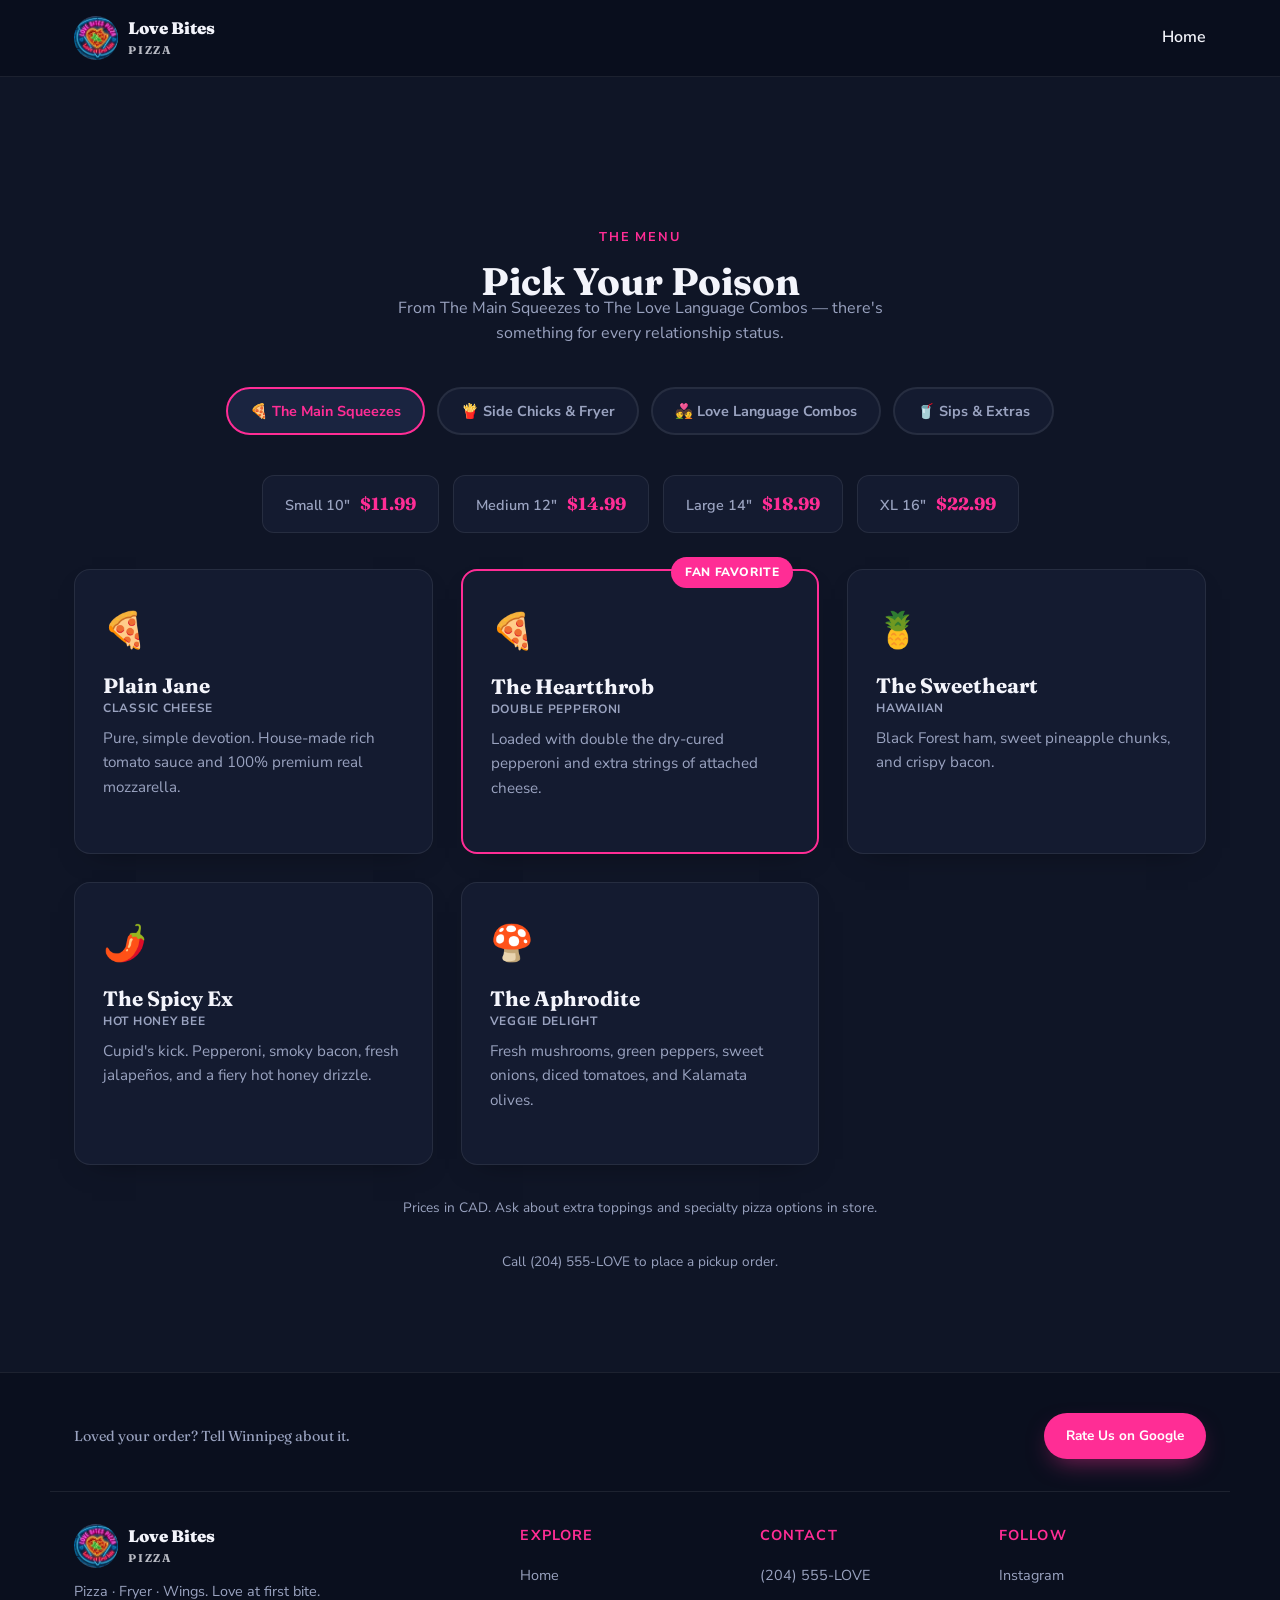
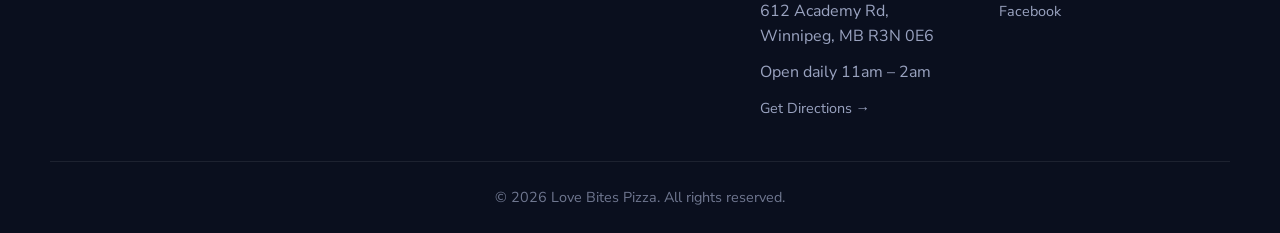
==== commit 0725250b: "Refine hero copy, logo type, and footer; animate feature strip - Unify "Love Bites" / "PIZZA" logo l" ====
--- a/menu.html
+++ b/menu.html
@@ -25,7 +25,6 @@
     </button>
     <ul class="nav-links" id="navLinks">
       <li><a href="index.html">Home</a></li>
-      <li><a href="index.html#visit">Visit</a></li>
     </ul>
   </nav>
 </header>
@@ -226,6 +225,10 @@
 </main>
 
 <footer class="site-footer">
+  <div class="container footer-cta">
+    <p>Loved your order? Tell Winnipeg about it.</p>
+    <a href="https://share.google/c33As63cSi86P0ezQ" target="_blank" rel="noopener" class="btn btn-primary btn-small">Rate Us on Google</a>
+  </div>
   <div class="container footer-grid">
     <div>
       <a href="index.html" class="logo">
@@ -238,7 +241,6 @@
       <h4>Explore</h4>
       <ul>
         <li><a href="index.html">Home</a></li>
-        <li><a href="index.html#visit">Visit</a></li>
       </ul>
     </div>
     <div>
@@ -247,6 +249,7 @@
         <li><a href="tel:+12045555683">(204) 555-LOVE</a></li>
         <li>612 Academy Rd, Winnipeg, MB R3N 0E6</li>
         <li>Open daily 11am &ndash; 2am</li>
+        <li><a href="https://share.google/c33As63cSi86P0ezQ" target="_blank" rel="noopener">Get Directions &rarr;</a></li>
       </ul>
     </div>
     <div>
@@ -254,7 +257,6 @@
       <ul class="social-links">
         <li><a href="#" aria-label="Instagram">Instagram</a></li>
         <li><a href="#" aria-label="Facebook">Facebook</a></li>
-        <li><a href="https://share.google/c33As63cSi86P0ezQ" target="_blank" rel="noopener" aria-label="Google Reviews">Google Reviews</a></li>
       </ul>
     </div>
   </div>
--- a/css/style.css
+++ b/css/style.css
@@ -59,6 +59,12 @@
   color: var(--pink);
   margin-bottom: 12px;
 }
+.eyebrow-sub {
+  color: var(--text-muted);
+  font-size: 0.75rem;
+  letter-spacing: 0.1em;
+  margin-top: -8px;
+}
 
 .center { text-align: center; }
 .section-sub.center { max-width: 560px; margin: -8px auto 40px; color: var(--text-muted); }
@@ -123,11 +129,12 @@
   flex-shrink: 0;
 }
 .logo-text small {
-  font-family: var(--font-body);
-  font-weight: 700;
-  font-size: 0.65rem;
-  letter-spacing: 0.18em;
-  color: var(--pink);
+  font-family: inherit;
+  font-weight: 700;
+  font-size: 0.7rem;
+  letter-spacing: 0.16em;
+  color: inherit;
+  opacity: 0.75;
 }
 .nav-links {
   list-style: none;
@@ -204,16 +211,31 @@
   padding: 20px 0;
   border-top: 1px solid var(--border);
   border-bottom: 1px solid var(--border);
+  overflow: hidden;
+}
+.strip-track {
+  display: flex;
+  width: max-content;
+  animation: strip-scroll 40s linear infinite;
 }
 .strip-inner {
   display: flex;
-  justify-content: space-between;
-  flex-wrap: wrap;
-  gap: 16px;
+  flex-shrink: 0;
+  gap: 40px;
+  padding-right: 40px;
   font-weight: 700;
   font-size: 0.9rem;
 }
-.strip-item { display: flex; align-items: center; gap: 10px; }
+.strip-item { display: flex; align-items: center; gap: 10px; white-space: nowrap; }
+
+@keyframes strip-scroll {
+  from { transform: translateX(0); }
+  to { transform: translateX(-50%); }
+}
+
+@media (prefers-reduced-motion: reduce) {
+  .strip-track { animation: none; }
+}
 
 /* About */
 .about { padding: 100px 0; }
@@ -346,51 +368,24 @@
   margin-top: 32px;
 }
 
-/* Spread the love */
-.spread-love {
-  padding: 90px 0;
-  background: var(--bg);
-  color: var(--text);
-  text-align: center;
-}
-.spread-love-inner { max-width: 560px; margin: 0 auto; }
-.spread-love h2 { color: var(--text); font-size: 2.2rem; margin-bottom: 14px; }
-.spread-love p { color: var(--text-muted); margin-bottom: 28px; }
-
-/* Visit */
-.visit { padding: 100px 0; background: var(--bg-alt); }
-.visit-grid {
-  display: grid;
-  grid-template-columns: repeat(auto-fit, minmax(260px, 1fr));
-  gap: 28px;
-}
-.visit-card {
-  background: var(--surface);
-  border: 1px solid var(--border);
-  border-radius: var(--radius);
-  padding: 32px;
-}
-.visit-card h3 { margin-bottom: 18px; font-size: 1.2rem; }
-.visit-card p { color: var(--text-muted); margin-bottom: 10px; }
-.visit-card p a:hover { color: var(--pink); }
-.hours-list { list-style: none; }
-.hours-list li {
-  display: flex;
-  justify-content: space-between;
-  padding: 8px 0;
-  border-bottom: 1px solid var(--border);
-  font-weight: 600;
-  color: var(--text-muted);
-}
-.hours-list li:last-child { border-bottom: none; }
-
 /* Footer */
 .site-footer {
   background: var(--bg);
   color: var(--text-muted);
-  padding: 70px 0 24px;
+  padding: 40px 0 24px;
   border-top: 1px solid var(--border);
 }
+.footer-cta {
+  display: flex;
+  align-items: center;
+  justify-content: space-between;
+  flex-wrap: wrap;
+  gap: 16px;
+  padding-bottom: 32px;
+  margin-bottom: 32px;
+  border-bottom: 1px solid var(--border);
+}
+.footer-cta p { font-family: var(--font-display); font-size: 1.2rem; color: var(--text); }
 .footer-grid {
   display: grid;
   grid-template-columns: 2fr 1fr 1fr 1fr;
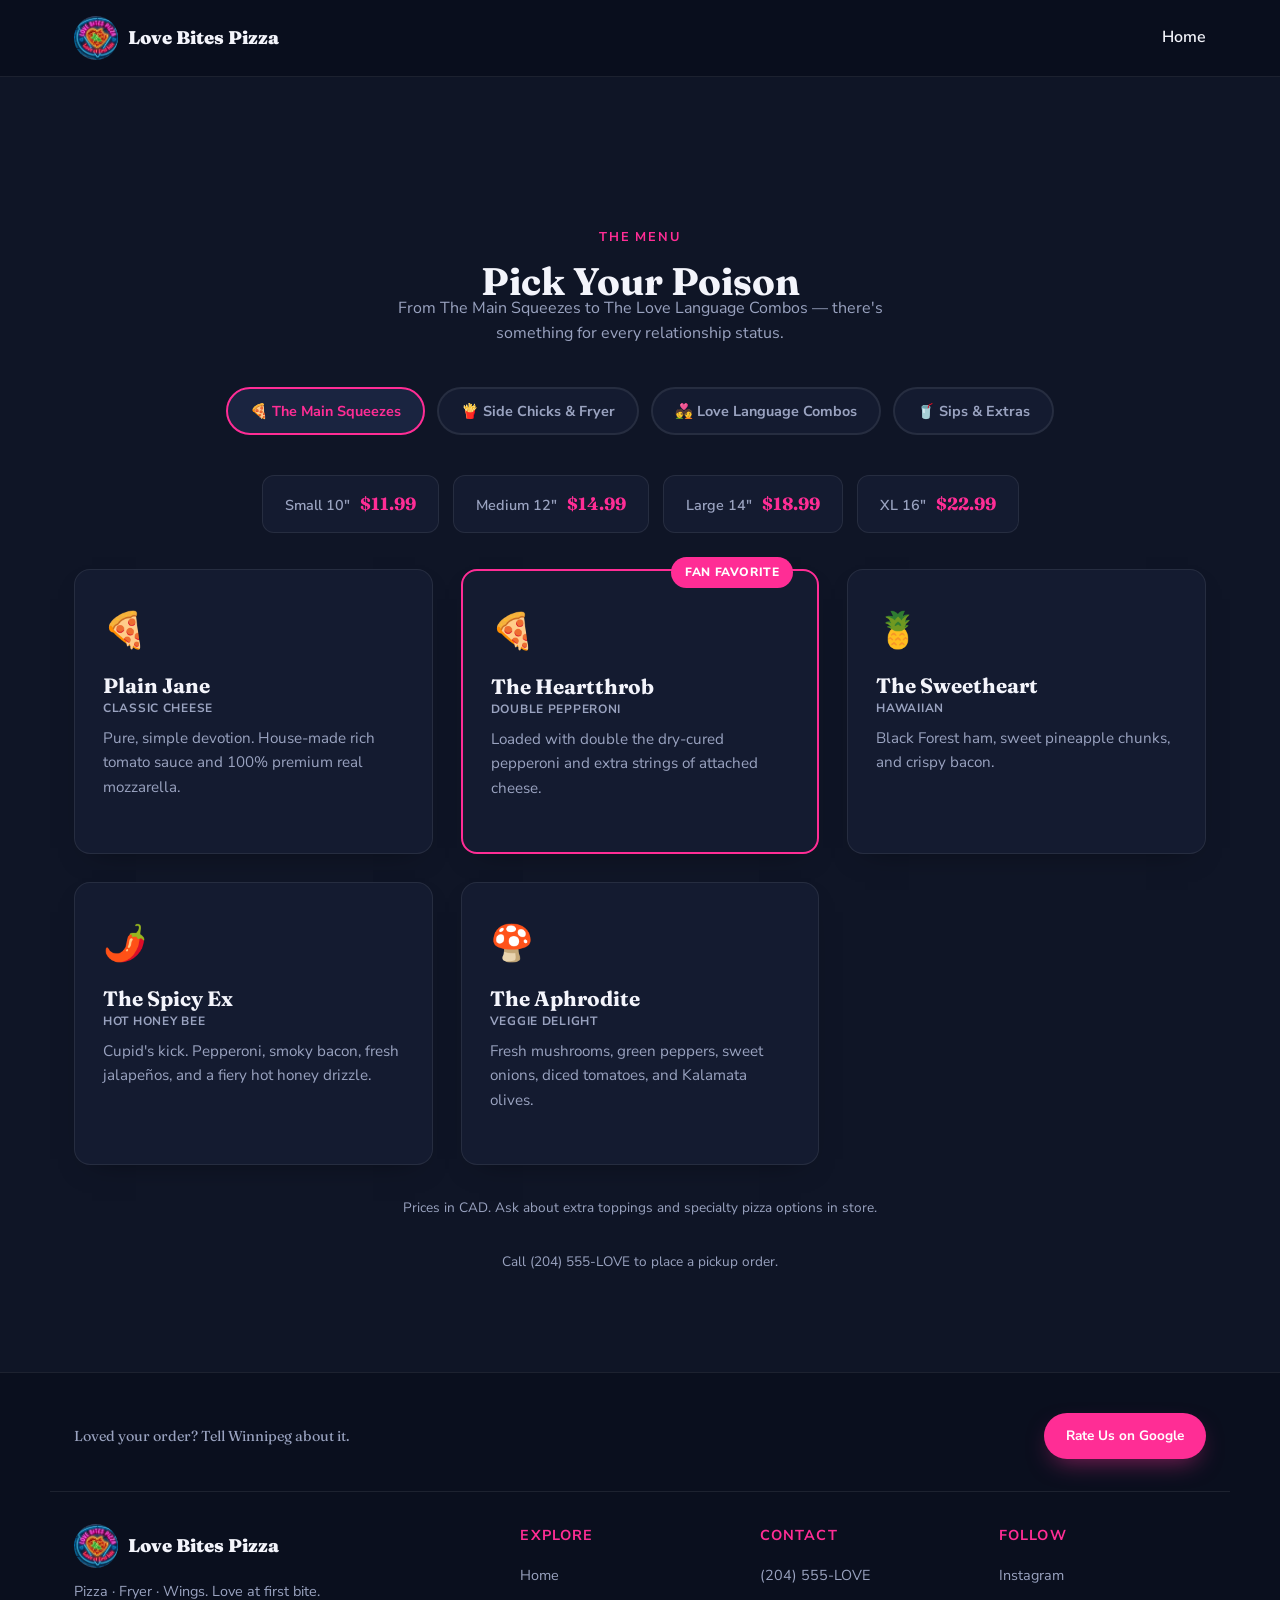
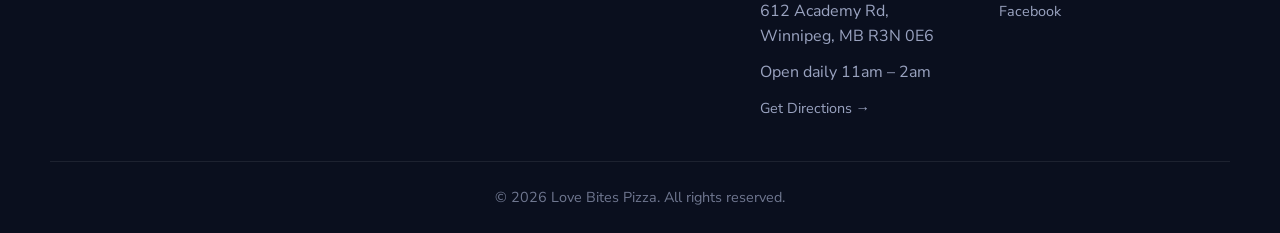
==== commit a95d949c: "Put logo name on one line in a single typeface "Love Bites Pizza" now reads as a single line in the " ====
--- a/menu.html
+++ b/menu.html
@@ -18,7 +18,7 @@
   <nav class="nav container">
     <a href="index.html" class="logo">
       <img src="assets/logo.jpg" alt="Love Bites Pizza logo" class="logo-mark">
-      <span class="logo-text">Love Bites<br><small>PIZZA</small></span>
+      <span class="logo-text">Love Bites Pizza</span>
     </a>
     <button class="nav-toggle" id="navToggle" aria-label="Toggle menu" aria-expanded="false">
       <span></span><span></span><span></span>
@@ -233,7 +233,7 @@
     <div>
       <a href="index.html" class="logo">
         <img src="assets/logo.jpg" alt="Love Bites Pizza logo" class="logo-mark">
-        <span class="logo-text">Love Bites<br><small>PIZZA</small></span>
+        <span class="logo-text">Love Bites Pizza</span>
       </a>
       <p>Pizza &middot; Fryer &middot; Wings. Love at first bite.</p>
     </div>
--- a/css/style.css
+++ b/css/style.css
@@ -95,6 +95,22 @@
 }
 .btn-outline:hover { border-color: var(--pink); color: var(--pink); transform: translateY(-2px); }
 .btn-small { padding: 10px 20px; font-size: 0.85rem; }
+.btn-disabled {
+  opacity: 0.4;
+  cursor: not-allowed;
+  pointer-events: none;
+}
+
+.disabled-link {
+  color: var(--text-muted);
+  opacity: 0.6;
+  cursor: not-allowed;
+  pointer-events: none;
+}
+.disabled-link em {
+  font-style: normal;
+  font-size: 0.75em;
+}
 
 /* Header */
 .site-header {
@@ -114,7 +130,7 @@
 .logo {
   font-family: var(--font-display);
   font-weight: 900;
-  font-size: 1.05rem;
+  font-size: 1.15rem;
   display: flex;
   align-items: center;
   gap: 10px;
@@ -128,14 +144,7 @@
   object-fit: cover;
   flex-shrink: 0;
 }
-.logo-text small {
-  font-family: inherit;
-  font-weight: 700;
-  font-size: 0.7rem;
-  letter-spacing: 0.16em;
-  color: inherit;
-  opacity: 0.75;
-}
+.logo-text { white-space: nowrap; }
 .nav-links {
   list-style: none;
   display: flex;
@@ -189,20 +198,7 @@
   max-width: 520px;
   margin-bottom: 32px;
 }
-.hero-actions { display: flex; gap: 16px; flex-wrap: wrap; margin-bottom: 56px; }
-.hero-stats {
-  display: flex;
-  gap: 48px;
-  list-style: none;
-  flex-wrap: wrap;
-}
-.hero-stats li { display: flex; flex-direction: column; }
-.hero-stats strong {
-  font-family: var(--font-display);
-  font-size: 2rem;
-  color: var(--pink);
-}
-.hero-stats span { font-size: 0.85rem; color: var(--text-muted); font-weight: 600; }
+.hero-actions { display: flex; gap: 16px; flex-wrap: wrap; }
 
 /* Strip */
 .strip {
@@ -431,7 +427,6 @@
   .nav-links li { width: 100%; padding: 12px 0; border-bottom: 1px solid var(--border); }
   .nav-links li:last-child { border-bottom: none; padding-top: 16px; }
   .hero { padding: 90px 0 60px; }
-  .hero-stats { gap: 28px; }
   .footer-grid { grid-template-columns: 1fr; }
   .menu-tabs { justify-content: flex-start; overflow-x: auto; flex-wrap: nowrap; padding-bottom: 4px; }
   .tab-btn { flex-shrink: 0; }
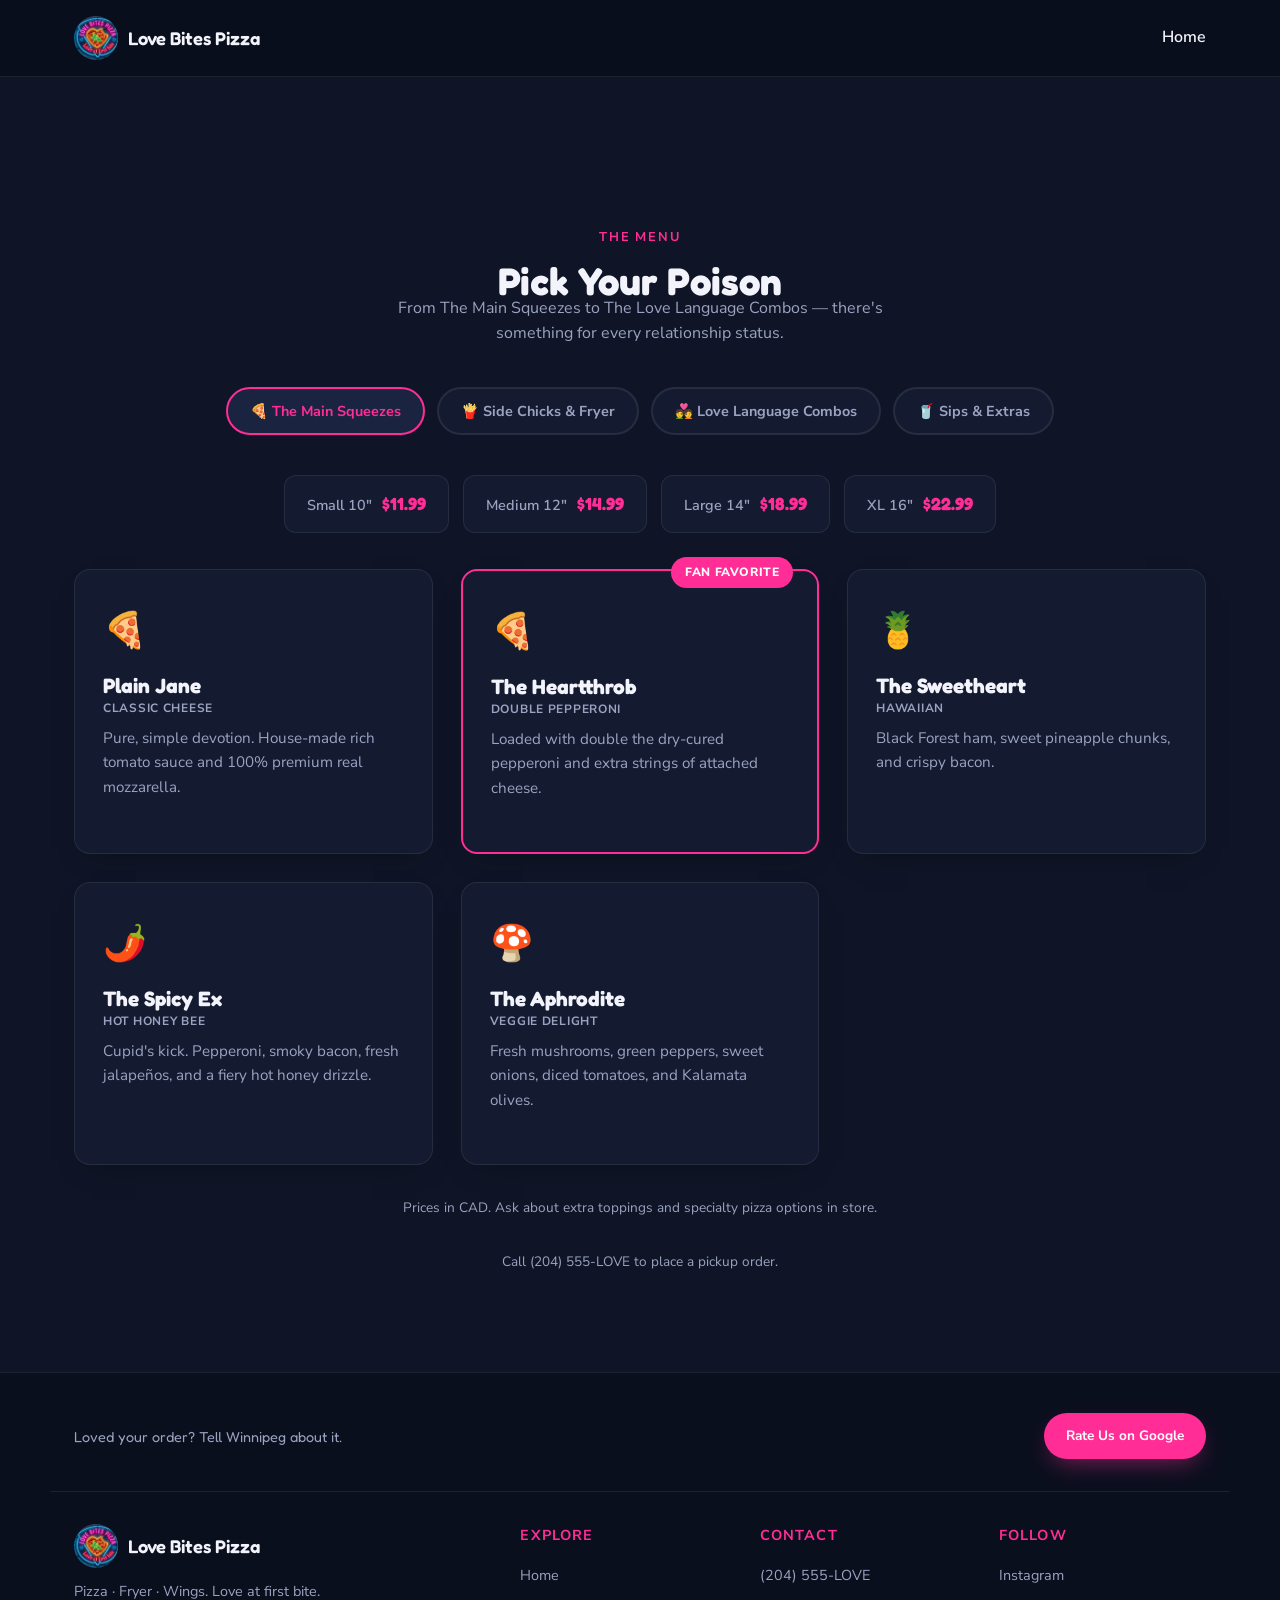
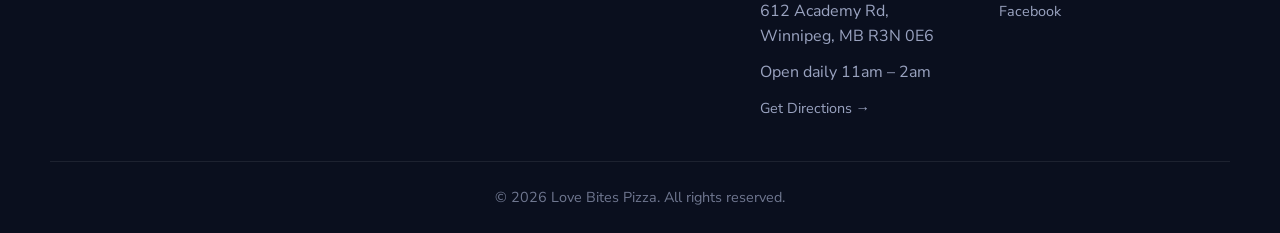
==== commit ddd6a82a: "Match heading font to the neon sign logo Swap the Fraunces serif for Fredoka, a rounded bold sans th" ====
--- a/menu.html
+++ b/menu.html
@@ -9,7 +9,7 @@
 <meta name="description" content="Full menu for Love Bites Pizza — pizzas, fryer favorites, wings, combos, and drinks. Winnipeg, MB.">
 <link rel="preconnect" href="https://fonts.googleapis.com">
 <link rel="preconnect" href="https://fonts.gstatic.com" crossorigin>
-<link href="https://fonts.googleapis.com/css2?family=Fraunces:wght@600;700;900&family=Nunito+Sans:wght@400;600;700&display=swap" rel="stylesheet">
+<link href="https://fonts.googleapis.com/css2?family=Fredoka:wght@500;600;700&family=Nunito+Sans:wght@400;600;700&display=swap" rel="stylesheet">
 <link rel="stylesheet" href="css/style.css">
 </head>
 <body>
--- a/css/style.css
+++ b/css/style.css
@@ -8,7 +8,7 @@
   --pink-dark: #b3115f;
   --text: #f3f4fb;
   --text-muted: #9aa3c0;
-  --font-display: 'Fraunces', serif;
+  --font-display: 'Fredoka', sans-serif;
   --font-body: 'Nunito Sans', sans-serif;
   --radius: 16px;
   --shadow: 0 20px 40px -20px rgba(0, 0, 0, 0.65);
@@ -129,7 +129,7 @@
 }
 .logo {
   font-family: var(--font-display);
-  font-weight: 900;
+  font-weight: 600;
   font-size: 1.15rem;
   display: flex;
   align-items: center;
@@ -189,7 +189,7 @@
 .hero-content { max-width: 720px; }
 .hero h1 {
   font-size: clamp(2.4rem, 5vw, 3.8rem);
-  font-weight: 900;
+  font-weight: 600;
   margin-bottom: 20px;
 }
 .hero-sub {
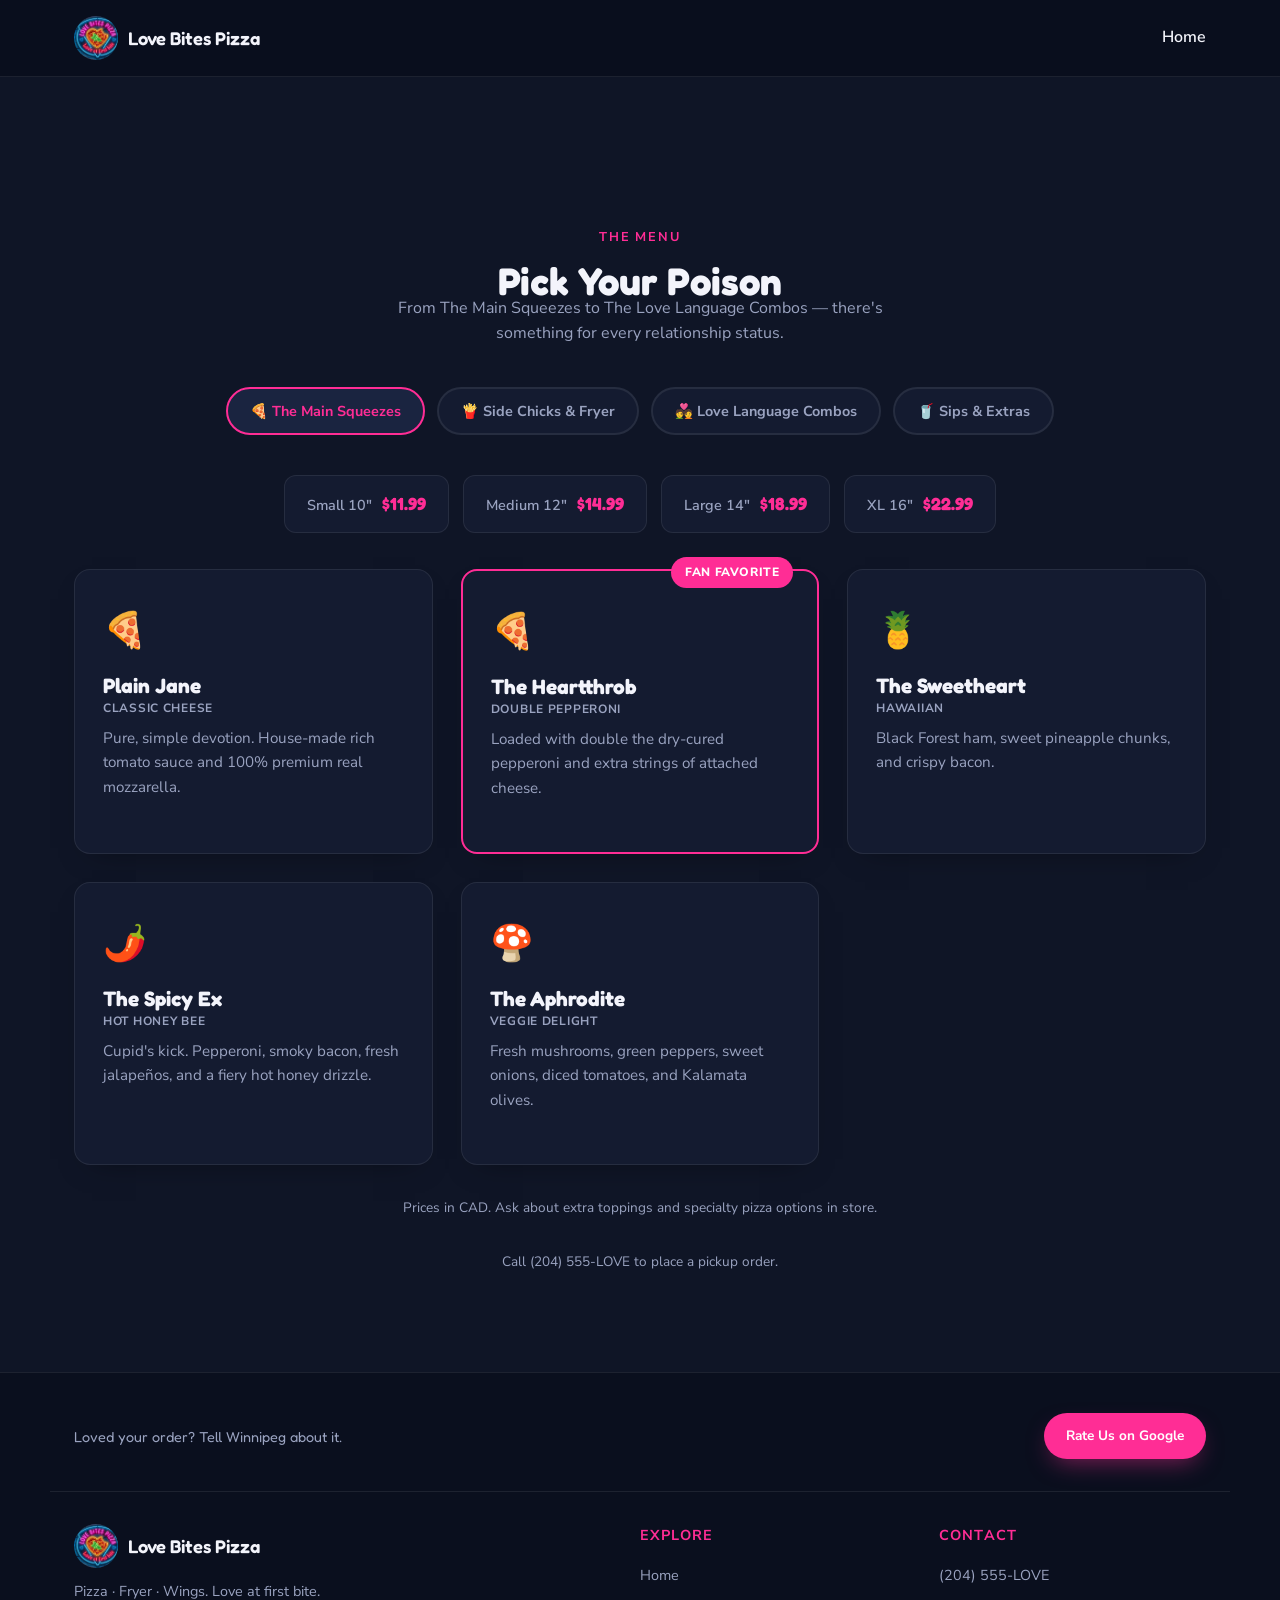
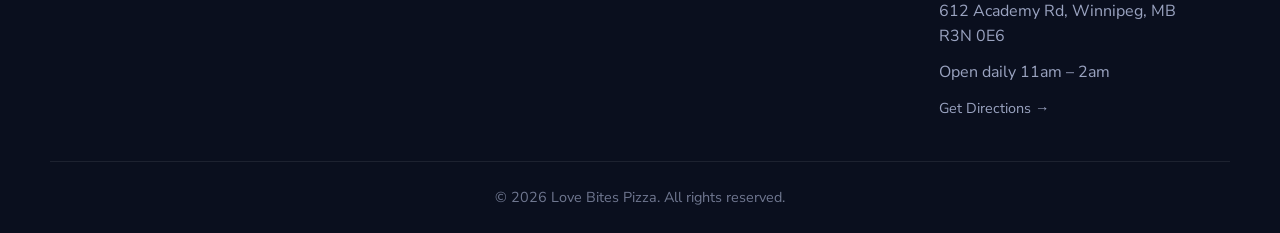
==== commit 757ba980: "Pin animated strip to the bottom of the hero; drop Follow footer column - Make the hero a full-viewp" ====
--- a/menu.html
+++ b/menu.html
@@ -252,13 +252,6 @@
         <li><a href="https://share.google/c33As63cSi86P0ezQ" target="_blank" rel="noopener">Get Directions &rarr;</a></li>
       </ul>
     </div>
-    <div>
-      <h4>Follow</h4>
-      <ul class="social-links">
-        <li><a href="#" aria-label="Instagram">Instagram</a></li>
-        <li><a href="#" aria-label="Facebook">Facebook</a></li>
-      </ul>
-    </div>
   </div>
   <p class="footer-bottom">&copy; <span id="year"></span> Love Bites Pizza. All rights reserved.</p>
 </footer>
--- a/css/style.css
+++ b/css/style.css
@@ -174,7 +174,9 @@
 /* Hero */
 .hero {
   position: relative;
-  padding: 120px 0 90px;
+  min-height: calc(100vh - 78px);
+  display: flex;
+  flex-direction: column;
   overflow: hidden;
 }
 .hero-bg {
@@ -186,7 +188,16 @@
     linear-gradient(180deg, var(--bg) 0%, var(--bg-alt) 100%);
   z-index: -1;
 }
-.hero-content { max-width: 720px; }
+.hero-content {
+  flex: 1;
+  display: flex;
+  flex-direction: column;
+  justify-content: center;
+  max-width: 720px;
+  width: 100%;
+  padding-top: 60px;
+  padding-bottom: 60px;
+}
 .hero h1 {
   font-size: clamp(2.4rem, 5vw, 3.8rem);
   font-weight: 600;
@@ -384,7 +395,7 @@
 .footer-cta p { font-family: var(--font-display); font-size: 1.2rem; color: var(--text); }
 .footer-grid {
   display: grid;
-  grid-template-columns: 2fr 1fr 1fr 1fr;
+  grid-template-columns: 2fr 1fr 1fr;
   gap: 32px;
   padding-bottom: 40px;
   border-bottom: 1px solid var(--border);
@@ -426,7 +437,7 @@
   .nav-links.open { display: flex; }
   .nav-links li { width: 100%; padding: 12px 0; border-bottom: 1px solid var(--border); }
   .nav-links li:last-child { border-bottom: none; padding-top: 16px; }
-  .hero { padding: 90px 0 60px; }
+  .hero-content { padding-top: 40px; padding-bottom: 40px; }
   .footer-grid { grid-template-columns: 1fr; }
   .menu-tabs { justify-content: flex-start; overflow-x: auto; flex-wrap: nowrap; padding-bottom: 4px; }
   .tab-btn { flex-shrink: 0; }
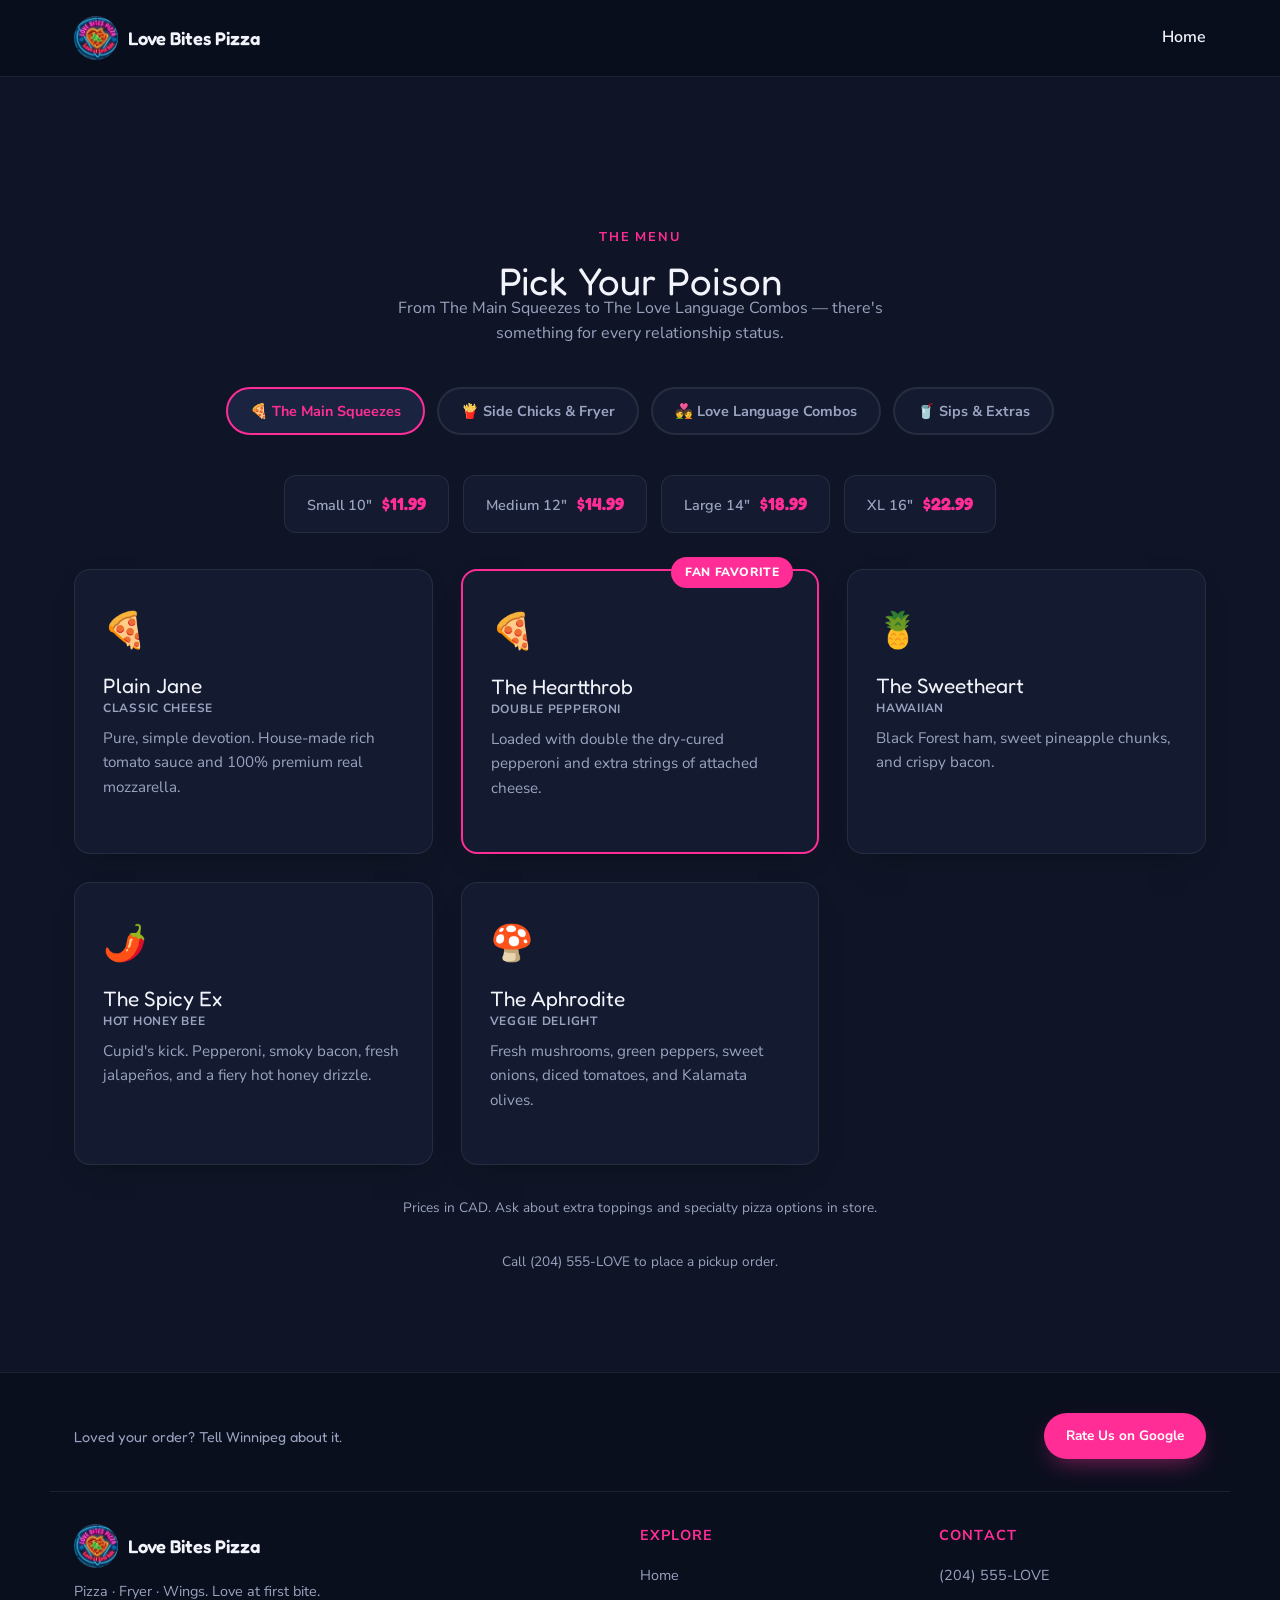
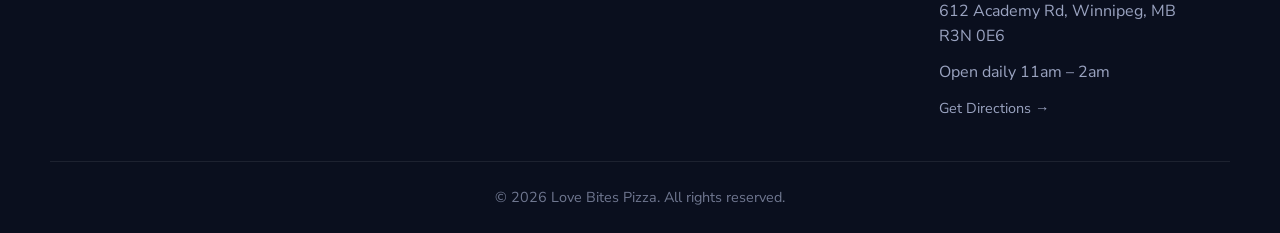
==== commit 509555fe: "Set heading (h1/h2/h3) font-weight to 400 instead of bold Load Fredoka's 400 weight so it renders as" ====
--- a/menu.html
+++ b/menu.html
@@ -7,9 +7,28 @@
 <meta name="theme-color" content="#0a0f1e">
 <title>Menu | Love Bites Pizza</title>
 <meta name="description" content="Full menu for Love Bites Pizza — pizzas, fryer favorites, wings, combos, and drinks. Winnipeg, MB.">
+
+<link rel="icon" type="image/png" sizes="16x16" href="assets/favicon-16.png">
+<link rel="icon" type="image/png" sizes="32x32" href="assets/favicon-32.png">
+<link rel="icon" type="image/png" sizes="512x512" href="assets/favicon-512.png">
+<link rel="apple-touch-icon" sizes="180x180" href="assets/apple-touch-icon.png">
+
+<meta property="og:type" content="website">
+<meta property="og:site_name" content="Love Bites Pizza">
+<meta property="og:title" content="Menu | Love Bites Pizza">
+<meta property="og:description" content="Full menu for Love Bites Pizza — pizzas, fryer favorites, wings, combos, and drinks. Winnipeg, MB.">
+<meta property="og:url" content="https://www.lovebitespizza.ca/menu.html">
+<meta property="og:image" content="https://www.lovebitespizza.ca/assets/logo.jpg">
+<meta property="og:image:width" content="1380">
+<meta property="og:image:height" content="752">
+<meta name="twitter:card" content="summary_large_image">
+<meta name="twitter:title" content="Menu | Love Bites Pizza">
+<meta name="twitter:description" content="Full menu for Love Bites Pizza — pizzas, fryer favorites, wings, combos, and drinks. Winnipeg, MB.">
+<meta name="twitter:image" content="https://www.lovebitespizza.ca/assets/logo.jpg">
+
 <link rel="preconnect" href="https://fonts.googleapis.com">
 <link rel="preconnect" href="https://fonts.gstatic.com" crossorigin>
-<link href="https://fonts.googleapis.com/css2?family=Fredoka:wght@500;600;700&family=Nunito+Sans:wght@400;600;700&display=swap" rel="stylesheet">
+<link href="https://fonts.googleapis.com/css2?family=Fredoka:wght@400;500;600;700&family=Nunito+Sans:wght@400;600;700&display=swap" rel="stylesheet">
 <link rel="stylesheet" href="css/style.css">
 </head>
 <body>
--- a/css/style.css
+++ b/css/style.css
@@ -47,6 +47,7 @@
 
 h1, h2, h3 {
   font-family: var(--font-display);
+  font-weight: 400;
   line-height: 1.15;
   color: var(--text);
 }
@@ -174,7 +175,7 @@
 /* Hero */
 .hero {
   position: relative;
-  min-height: calc(100vh - 78px);
+  min-height: calc(100vh - 77px);
   display: flex;
   flex-direction: column;
   overflow: hidden;
@@ -194,13 +195,11 @@
   flex-direction: column;
   justify-content: center;
   max-width: 720px;
-  width: 100%;
-  padding-top: 60px;
-  padding-bottom: 60px;
+  padding-top: 90px;
+  padding-bottom: 50px;
 }
 .hero h1 {
   font-size: clamp(2.4rem, 5vw, 3.8rem);
-  font-weight: 600;
   margin-bottom: 20px;
 }
 .hero-sub {
@@ -245,12 +244,18 @@
 }
 
 /* About */
-.about { padding: 100px 0; }
+.about {
+  min-height: 100vh;
+  display: flex;
+  align-items: center;
+  padding: 60px 0;
+}
 .about-grid {
   display: grid;
   grid-template-columns: 0.9fr 1.1fr;
   gap: 64px;
   align-items: center;
+  width: 100%;
 }
 .about-media {
   display: flex;
@@ -437,7 +442,6 @@
   .nav-links.open { display: flex; }
   .nav-links li { width: 100%; padding: 12px 0; border-bottom: 1px solid var(--border); }
   .nav-links li:last-child { border-bottom: none; padding-top: 16px; }
-  .hero-content { padding-top: 40px; padding-bottom: 40px; }
   .footer-grid { grid-template-columns: 1fr; }
   .menu-tabs { justify-content: flex-start; overflow-x: auto; flex-wrap: nowrap; padding-bottom: 4px; }
   .tab-btn { flex-shrink: 0; }
